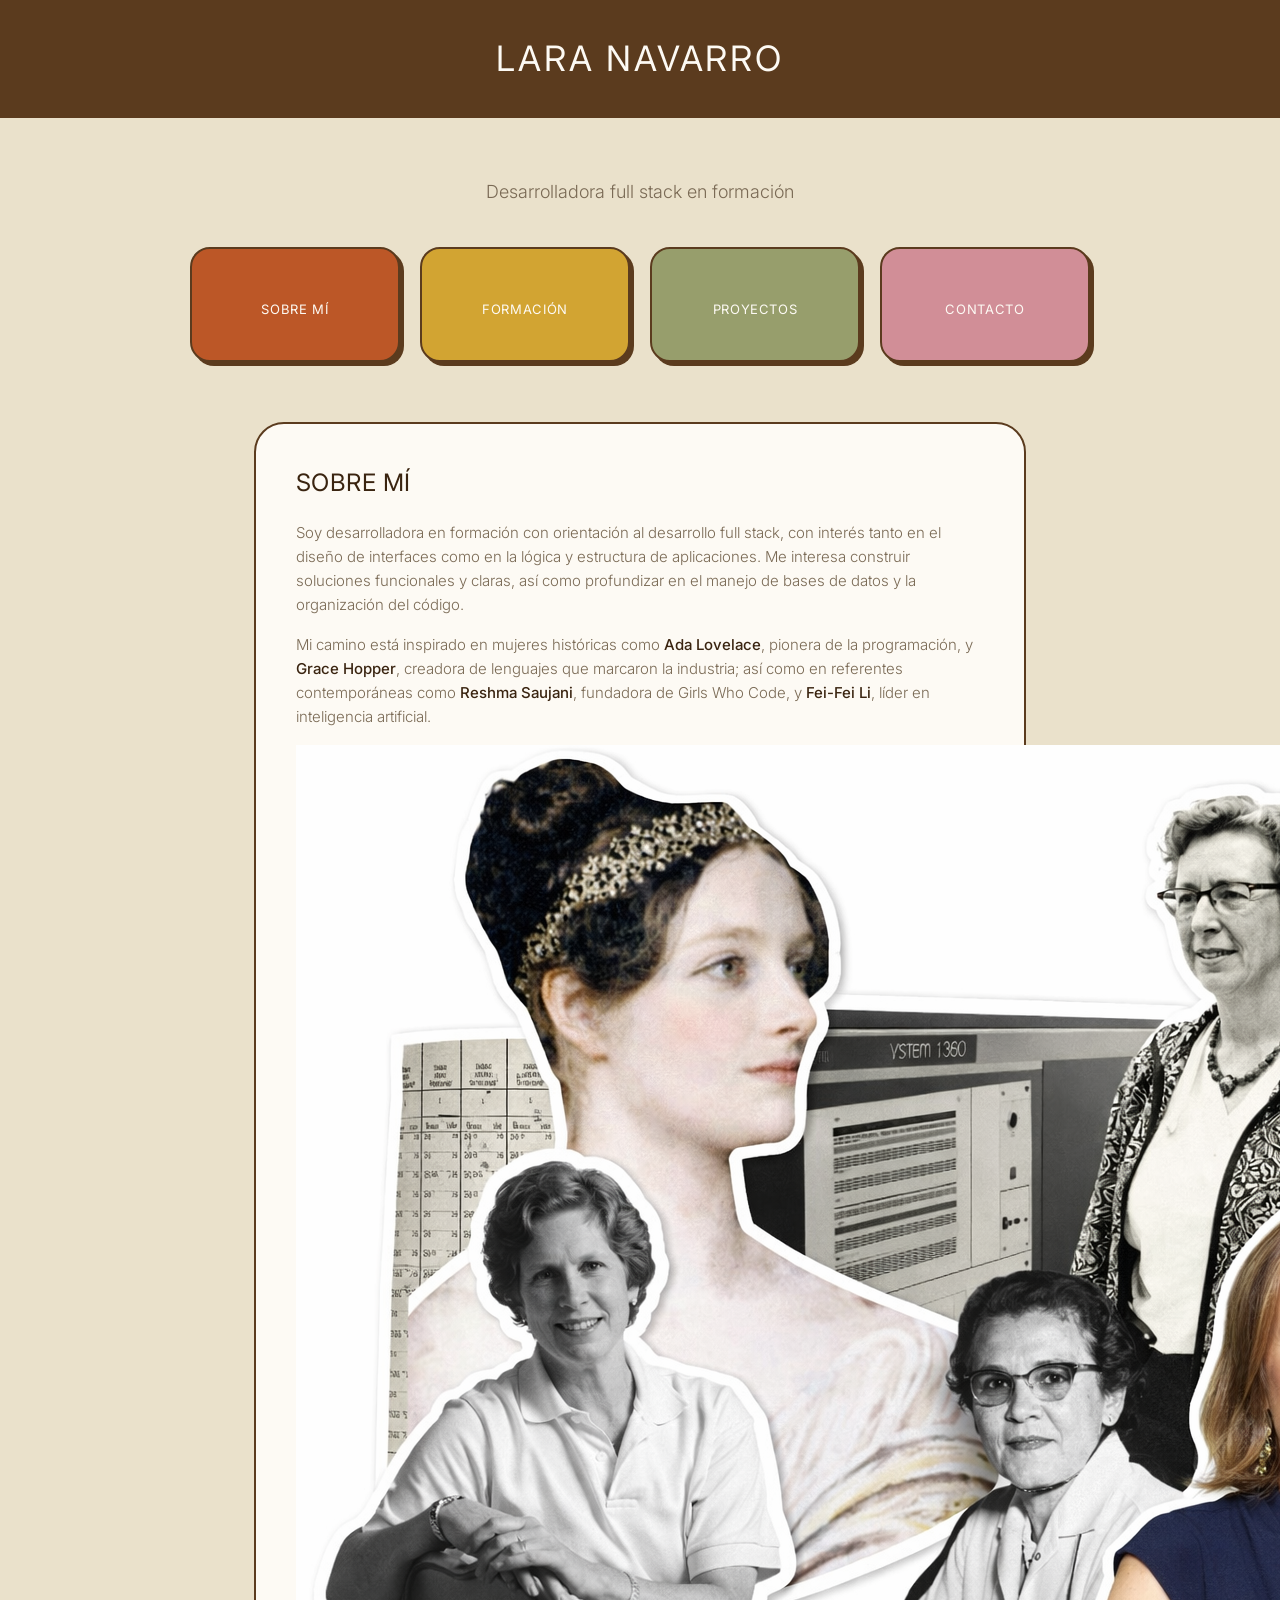
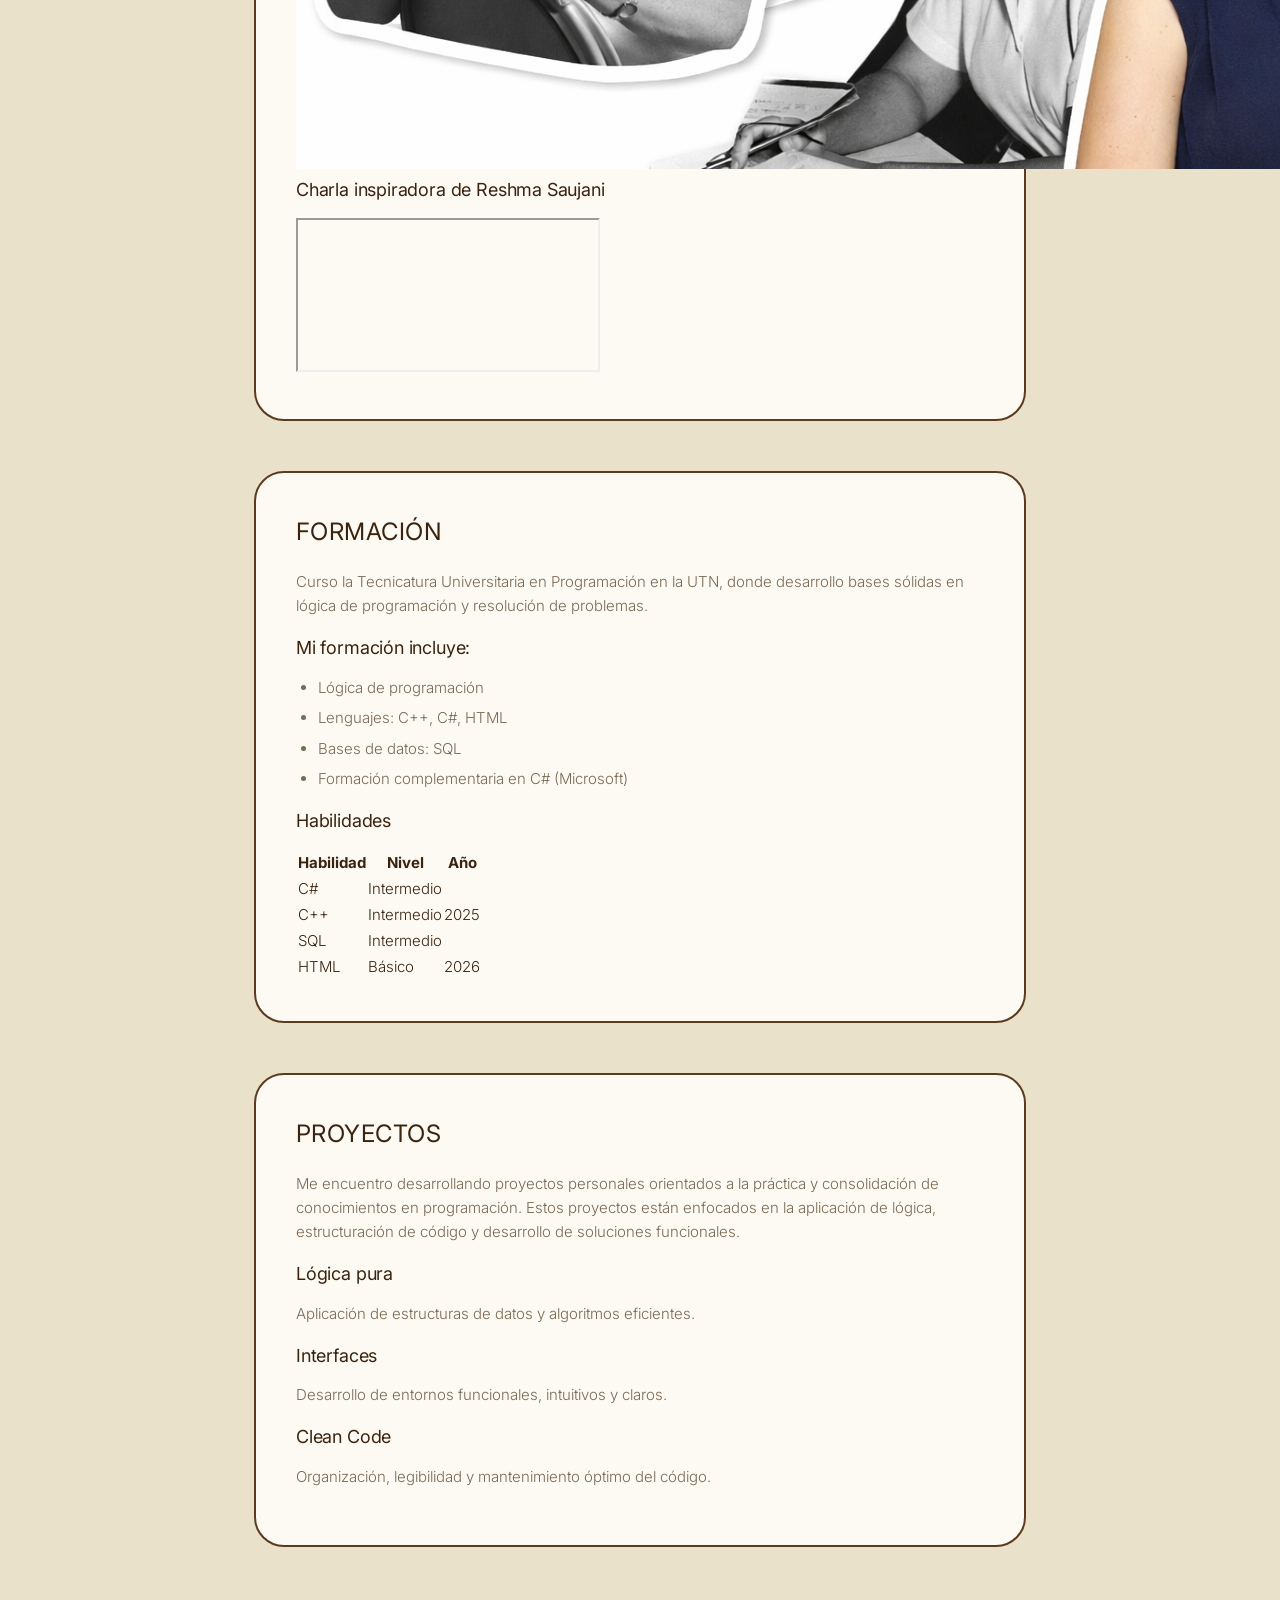
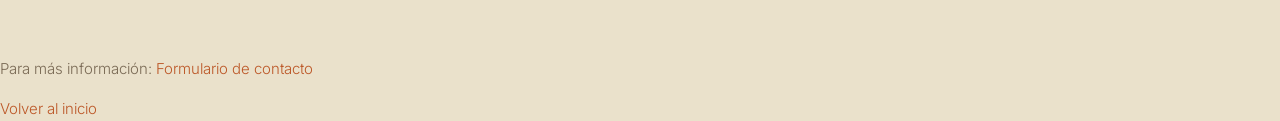
==== index.html @ f9bcf6ce "actualizaciones" ====
<!DOCTYPE html>
<html lang="es">
<head>
  <meta charset="UTF-8">
  <meta name="viewport" content="width=device-width, initial-scale=1.0">
  <link rel="shortcut icon" href="alpha_l_box_icon_138962.png" type="image/x-icon">
  <link rel="preconnect" href="https://fonts.googleapis.com">
  <link rel="preconnect" href="https://fonts.gstatic.com" crossorigin>
  <link href="https://fonts.googleapis.com/css2?family=Inter:wght@300;400;500&display=swap" rel="stylesheet">
  <link rel="stylesheet" href="style.css">
  <title>Portfolio Lara Navarro</title>
</head>
<body>

  <header id="inicio">
    <h1>Lara Navarro</h1>
  </header>

  <section class="hero">
    <p class="hero-tagline">Desarrolladora full stack en formación</p>

    <nav class="grilla-tarjetas">
      <a href="#sobre" class="tarjeta tarjeta-1">
        <span class="tarjeta-icono"></span>
        <span>Sobre mí</span>
      </a>
      <a href="#formacion" class="tarjeta tarjeta-2">
        <span class="tarjeta-icono"></span>
        <span>Formación</span>
      </a>
      <a href="#proyectos" class="tarjeta tarjeta-3">
        <span class="tarjeta-icono"></span>
        <span>Proyectos</span>
      </a>
      <a href="contacto.html" class="tarjeta tarjeta-4">
        <span class="tarjeta-icono"></span>
        <span>Contacto</span>
      </a>
    </nav>
  </section>

  <main>

    <section id="sobre" class="bloque">
      <h2>Sobre mí</h2>
      <div class="contenido-flex">
        <article class="tarjeta-interna variante-1">
          <p>
            Soy desarrolladora en formación con orientación al desarrollo full stack, con interés tanto en el diseño de interfaces como en la lógica y estructura de aplicaciones.
            Me interesa construir soluciones funcionales y claras, así como profundizar en el manejo de bases de datos y la organización del código.
          </p>
          <p>
            Mi camino está inspirado en mujeres históricas como <strong>Ada Lovelace</strong>, pionera de la programación, y <strong>Grace Hopper</strong>, creadora de lenguajes que marcaron la industria;
            así como en referentes contemporáneas como <strong>Reshma Saujani</strong>, fundadora de Girls Who Code, y <strong>Fei-Fei Li</strong>, líder en inteligencia artificial.
            
        </article>

        <div class="contenedor-img">
          <img src="mujeres-tech.png"
        </div>
      </div>

      <aside class="tarjeta-interna variante-1 modulo-video">
        <h3>Charla inspiradora de Reshma Saujani</h3>
        <div class="video-contenedor">
          <iframe src="https://www.youtube.com/embed/JAeA1hQ_vgk"
            title="No puedes ser lo que no puedes ver | Reshma Saujani"
            loading="lazy"
            allow="accelerometer; autoplay; clipboard-write; encrypted-media; gyroscope; picture-in-picture; web-share"
            referrerpolicy="strict-origin-when-cross-origin" allowfullscreen>
          </iframe>
        </div>
      </aside>
    </section>

    <section id="formacion" class="bloque">
      <h2>Formación</h2>
      
      <div class="contenido-flex">
        <article class="tarjeta-interna variante-1">
          <p>
            Curso la Tecnicatura Universitaria en Programación en la UTN, donde desarrollo bases sólidas en lógica de programación y resolución de problemas.
          </p>
        </article>
        
        <article class="tarjeta-interna variante-3">
          <h3>Mi formación incluye:</h3>
          <ul>
            <li>Lógica de programación</li>
            <li>Lenguajes: C++, C#, HTML</li>
            <li>Bases de datos: SQL</li>
            <li>Formación complementaria en C# (Microsoft)</li>
          </ul>
        </article>
      </div>

      <article class="tarjeta-interna variante-1 contenedor-tabla">
        <h3>Habilidades</h3>
        <table>
          <thead>
            <tr>
              <th>Habilidad</th>
              <th>Nivel</th>
              <th>Año</th>
            </tr>
          </thead>
          <tbody>
            <tr>
              <td>C#</td>
              <td>Intermedio</td>
              <td rowspan="3">2025</td>
            </tr>
            <tr>
              <td>C++</td>
              <td>Intermedio</td>
            </tr>
            <tr>
              <td>SQL</td>
              <td>Intermedio</td>
            </tr>
            <tr>
              <td>HTML</td>
              <td>Básico</td>
              <td>2026</td>
            </tr>
          </tbody>
        </table>
      </article>
    </section>

    <section id="proyectos" class="bloque">
      <h2>Proyectos</h2>
      
      <div class="tarjeta-interna variante-1 m-bottom">
        <p>
          Me encuentro desarrollando proyectos personales orientados a la práctica y consolidación de conocimientos en programación.
          Estos proyectos están enfocados en la aplicación de lógica, estructuración de código y desarrollo de soluciones funcionales.
        </p>
      </div>

      <div class="contenido-flex">
        <article class="tarjeta-interna proyecto-click variante-2">
          <h3>Lógica pura</h3>
          <p>Aplicación de estructuras de datos y algoritmos eficientes.</p>
        </article>
        
        <article class="tarjeta-interna proyecto-click variante-3">
          <h3>Interfaces</h3>
          <p>Desarrollo de entornos funcionales, intuitivos y claros.</p>
        </article>

        <article class="tarjeta-interna proyecto-click variante-1">
          <h3>Clean Code</h3>
          <p>Organización, legibilidad y mantenimiento óptimo del código.</p>
        </article>
      </div>
    </section>

  </main>

  <footer>
    <p>Para más información: <a href="contacto.html">Formulario de contacto</a></p>
    <a href="#inicio">Volver al inicio</a>
  </footer>

</body>
</html>
---- style.css ----
@import url('https://fonts.googleapis.com/css2?family=Inter:wght@300;400;500&display=swap');

* {
  box-sizing: border-box;
  margin: 0;
  padding: 0;
}

html {
  scroll-behavior: smooth;
}

body {
  background-color: #EAE1CB;
  color: #3A2410;
  font-family: 'Inter', sans-serif;
  font-size: 15px;
  line-height: 1.6;
  font-weight: 300;
}
h1, h2, h3 {
  font-family: 'Inter', sans-serif;
  font-weight: 400;
  letter-spacing: -0.01em;
  color: #3A2410;
}

h1 { font-size: 32px; text-transform: uppercase; }
h2 { font-size: 24px; margin-bottom: 1.2rem; text-transform: uppercase; letter-spacing: 0.02em; }
h3 { font-size: 18px; margin-bottom: 0.8rem; }

p { 
  margin-bottom: 1rem; 
  font-weight: 300; 
  color: #7A6A55;
}

strong { 
  color: #3A2410; 
  font-weight: 500; 
}

a {
  color: #BC5727;
  text-decoration: none;
  transition: opacity 0.2s;
}

a:hover { 
  opacity: 0.75; 
}
ul, ol { 
  padding-left: 1.4rem; 
  color: #7A6A55; 
  font-weight: 300; 
  margin-bottom: 1rem;
}

li { 
  margin-bottom: 0.4rem; 
}

header {
  background-color: #5B3B1E; 
  border-bottom: 2px solid #5B3B1E;
  padding: 30px 5%;
  text-align: center;
}

header h1 {
  color: #FDFAF4; 
  font-size: 35px;
  letter-spacing: 0.08em;
}

.hero {
  padding: 60px 5% 30px;
  text-align: center;
}

.hero-tagline {
  font-family: 'Inter', sans-serif;
  font-size: 18px;
  font-weight: 300;
  color: #7A6A55;
  margin-bottom: 40px;
}

.grilla-tarjetas {
  display: grid;
  grid-template-columns: repeat(auto-fit, minmax(180px, 1fr));
  gap: 20px;
  max-width: 900px;
  margin: 0 auto;
}

.tarjeta {
  display: flex;
  flex-direction: column;
  align-items: center;
  justify-content: center;
  padding: 40px 15px;
  text-decoration: none;
  border: 2px solid #5B3B1E;
  border-radius: 20px; 
  transition: transform 0.15s, box-shadow 0.15s;
  cursor: pointer;
  gap: 10px;
  box-shadow: 4px 4px 0px #5B3B1E; 
}

.tarjeta:hover {
  transform: translate(-2px, -2px);
  box-shadow: 6px 6px 0px #5B3B1E;
}

.tarjeta-1 { background-color: #BC5727; } 
.tarjeta-2 { background-color: #D2A432; } 
.tarjeta-3 { background-color: #979E6C; } 
.tarjeta-4 { background-color: #D18E97; } 

.tarjeta span {
  font-family: 'Inter', sans-serif;
  font-size: 13px;
  font-weight: 400;
  letter-spacing: 0.05em;
  text-transform: uppercase;
  color: #FDFAF4;
}

.tarjeta-icono {
  font-size: 18px;
  color: #FDFAF4;
  opacity: 0.9;
}

main {
  max-width: 900px;
  margin: 0 auto;
  padding: 30px 5% 60px;
}

.bloque {
  background-color: #FDFAF4; 
  padding: 40px;
  border: 2px solid #5B3B1E;
  border-radius: 30px; 
  margin-bottom: 50px;
}
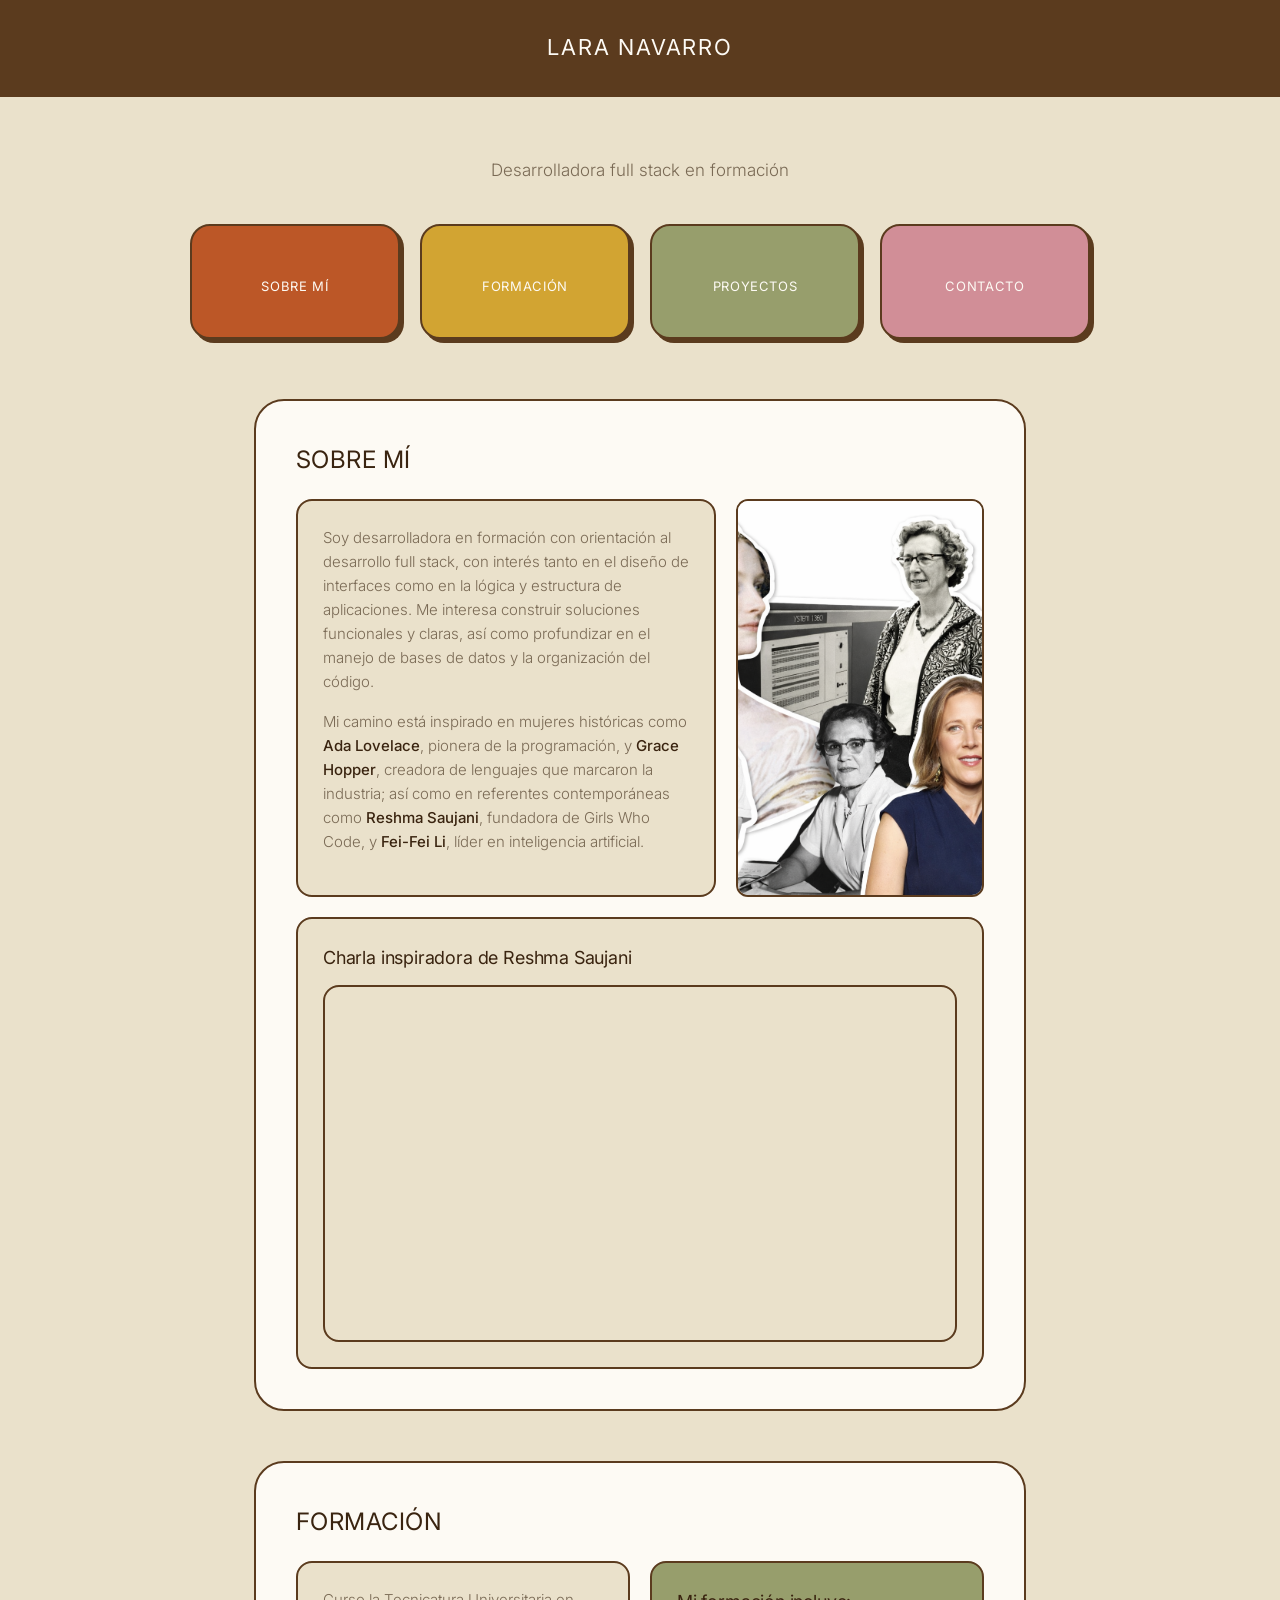
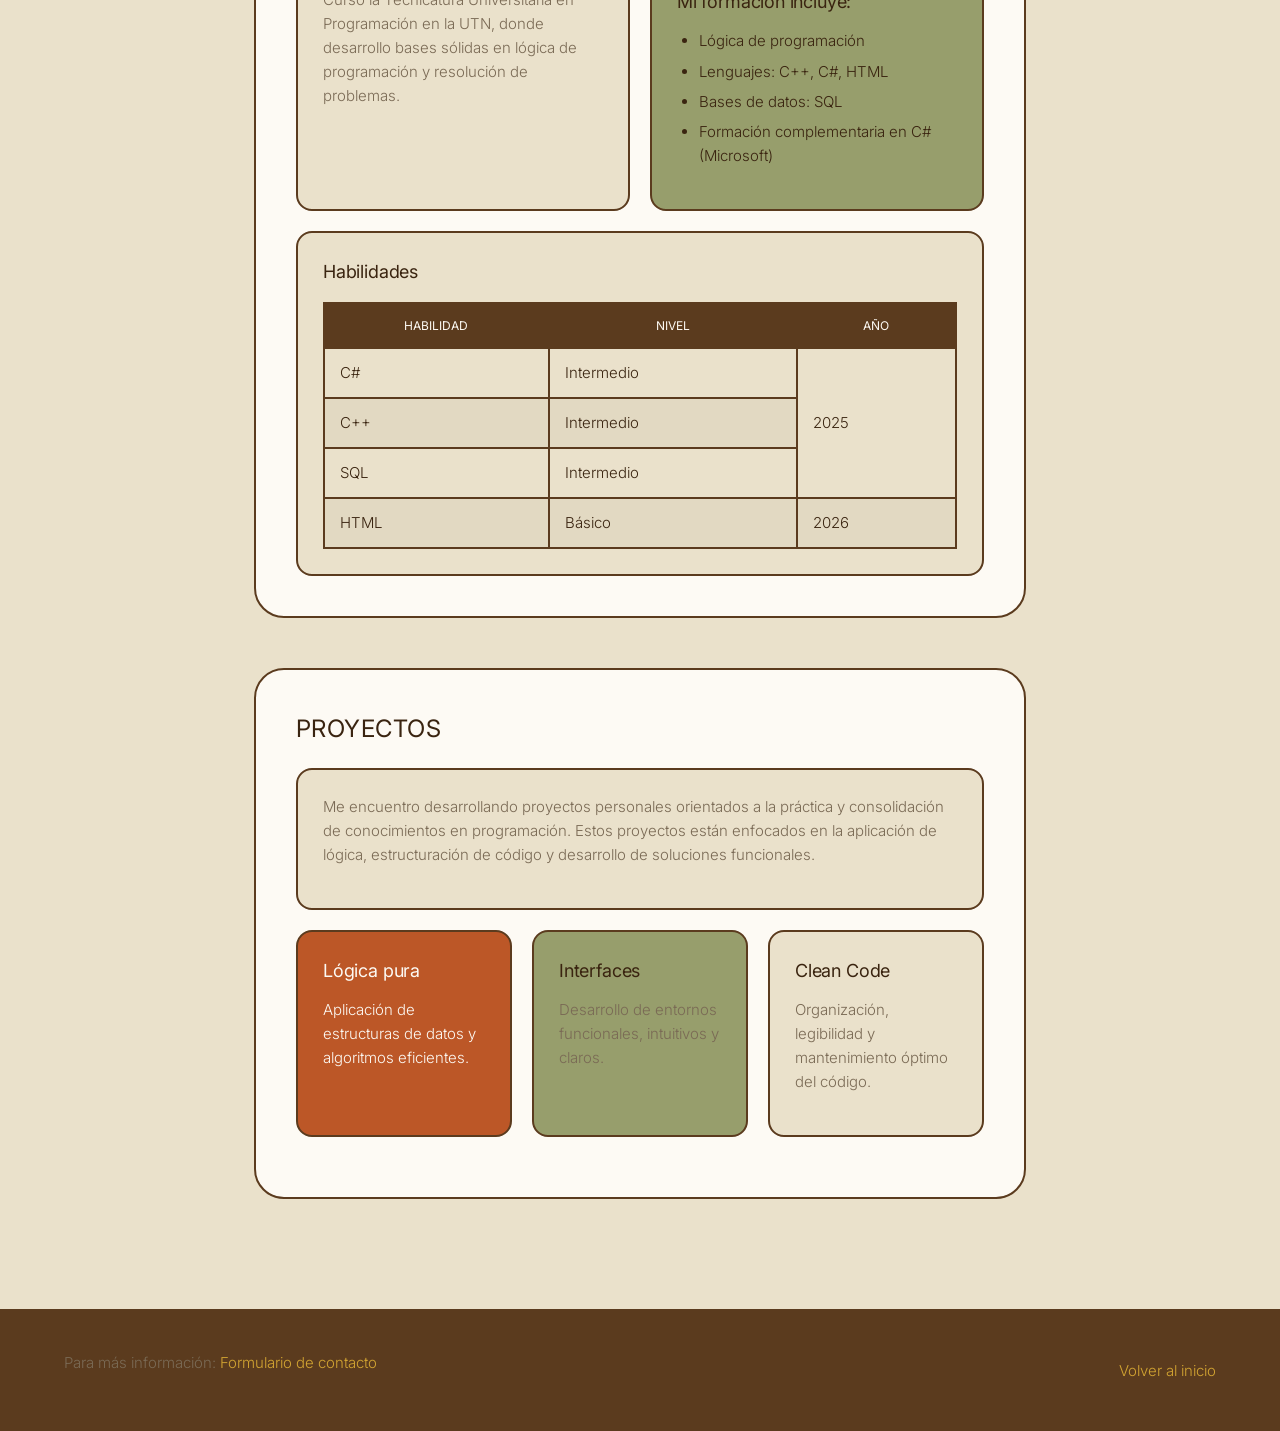
==== commit 72acd569: "agrego modificaciones" ====
--- a/index.html
+++ b/index.html
@@ -54,10 +54,10 @@
             así como en referentes contemporáneas como <strong>Reshma Saujani</strong>, fundadora de Girls Who Code, y <strong>Fei-Fei Li</strong>, líder en inteligencia artificial.
             
         </article>
+<div class="contenedor-img">
+  <img src="mujeres-tech.png" width="480" height="400" alt="Mujeres en tech">
+</div>
 
-        <div class="contenedor-img">
-          <img src="mujeres-tech.png"
-        </div>
       </div>
 
       <aside class="tarjeta-interna variante-1 modulo-video">
--- a/style.css
+++ b/style.css
@@ -18,6 +18,7 @@
   line-height: 1.6;
   font-weight: 300;
 }
+
 h1, h2, h3 {
   font-family: 'Inter', sans-serif;
   font-weight: 400;
@@ -49,6 +50,7 @@
 a:hover { 
   opacity: 0.75; 
 }
+
 ul, ol { 
   padding-left: 1.4rem; 
   color: #7A6A55; 
@@ -60,6 +62,7 @@
   margin-bottom: 0.4rem; 
 }
 
+
 header {
   background-color: #5B3B1E; 
   border-bottom: 2px solid #5B3B1E;
@@ -69,7 +72,7 @@
 
 header h1 {
   color: #FDFAF4; 
-  font-size: 35px;
+  font-size: 22px;
   letter-spacing: 0.08em;
 }
 
@@ -80,7 +83,7 @@
 
 .hero-tagline {
   font-family: 'Inter', sans-serif;
-  font-size: 18px;
+  font-size: 17px;
   font-weight: 300;
   color: #7A6A55;
   margin-bottom: 40px;
@@ -128,11 +131,6 @@
   color: #FDFAF4;
 }
 
-.tarjeta-icono {
-  font-size: 18px;
-  color: #FDFAF4;
-  opacity: 0.9;
-}
 
 main {
   max-width: 900px;
@@ -146,4 +144,135 @@
   border: 2px solid #5B3B1E;
   border-radius: 30px; 
   margin-bottom: 50px;
+}
+
+
+.tarjeta-interna {
+  padding: 25px;
+  border: 2px solid #5B3B1E;
+  border-radius: 16px; 
+}
+
+.m-bottom {
+  margin-bottom: 20px;
+}
+
+.variante-1 { background-color: #EAE1CB; }
+.variante-2 { background-color: #BC5727; }
+.variante-3 { background-color: #979E6C; }
+
+.variante-2 h3, .variante-2 p { color: #FDFAF4; }
+.variante-3 h3, .variante-3 li { color: #3A2410; }
+
+
+.contenido-flex {
+  display: flex;
+  gap: 20px;
+  margin-bottom: 20px;
+  align-items: stretch;
+}
+
+.contenido-flex article { 
+  flex: 1.2; 
+}
+
+
+.contenedor-img { 
+  flex: 0.8; 
+  display: flex; 
+  border: 2px solid #5B3B1E;
+  border-radius: 12px;
+  overflow: hidden; 
+}
+
+.contenedor-img img {
+  width: 100%;
+  height: 100%;
+  object-fit: cover;
+  display: block;
+}
+
+
+.modulo-video {
+  margin-top: 20px;
+}
+
+.video-contenedor {
+  width: 100%;
+  aspect-ratio: 16 / 9;
+  border: 2px solid #5B3B1E;
+  border-radius: 16px;
+  overflow: hidden;
+}
+
+.video-contenedor iframe {
+  width: 100%;
+  height: 100%;
+  border: none;
+  display: block;
+}
+
+
+.contenedor-tabla { 
+  margin-top: 20px; 
+}
+
+table { 
+  width: 100%; 
+  border-collapse: collapse; 
+  margin-top: 15px; 
+}
+
+th, td { 
+  padding: 12px 15px; 
+  border: 2px solid #5B3B1E; 
+  font-family: 'Inter', sans-serif;
+}
+
+th { 
+  background-color: #5B3B1E; 
+  color: #FDFAF4; 
+  font-weight: 400; 
+  text-transform: uppercase; 
+  font-size: 12px; 
+}
+
+tbody tr:nth-child(even) { 
+  background-color: rgba(91, 59, 30, 0.05); 
+}
+
+tbody tr:hover { 
+  background-color: rgba(210, 164, 50, 0.15); 
+}
+
+
+.proyecto-click { 
+  transition: transform 0.2s, box-shadow 0.2s; 
+}
+
+.proyecto-click:hover {
+  transform: translateY(-3px);
+  box-shadow: 4px 4px 0px #5B3B1E;
+}
+
+footer {
+  background-color: #5B3B1E;
+  color: #FDFAF4;
+  padding: 40px 5%;
+  display: flex;
+  align-items: center;
+  justify-content: space-between;
+  border-top: 2px solid #5B3B1E;
+}
+
+footer a { 
+  color: #D2A432; 
+}
+
+
+@media (max-width: 768px) {
+  .grilla-tarjetas { grid-template-columns: repeat(2, 1fr); gap: 15px; }
+  .contenido-flex { flex-direction: column; }
+  .bloque { padding: 20px; }
+  .contenedor-img { height: 250px; } 
 }
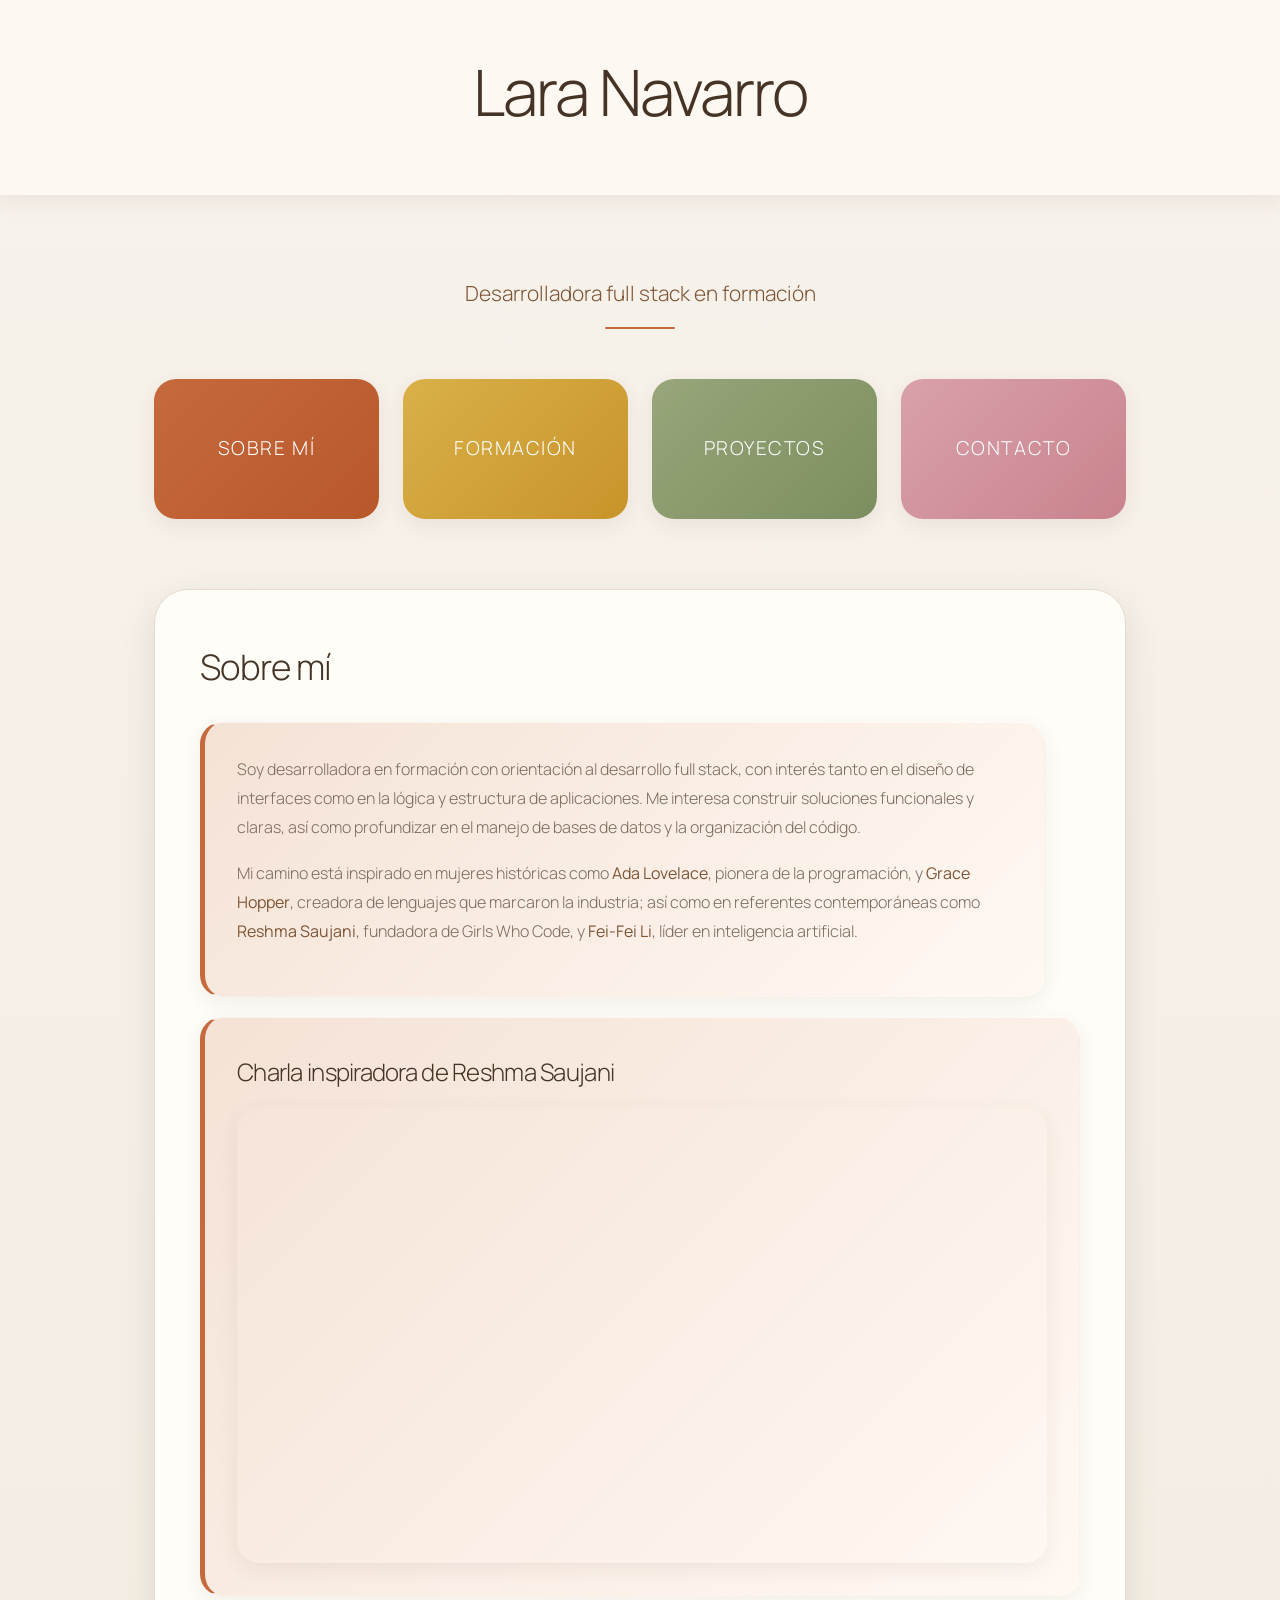
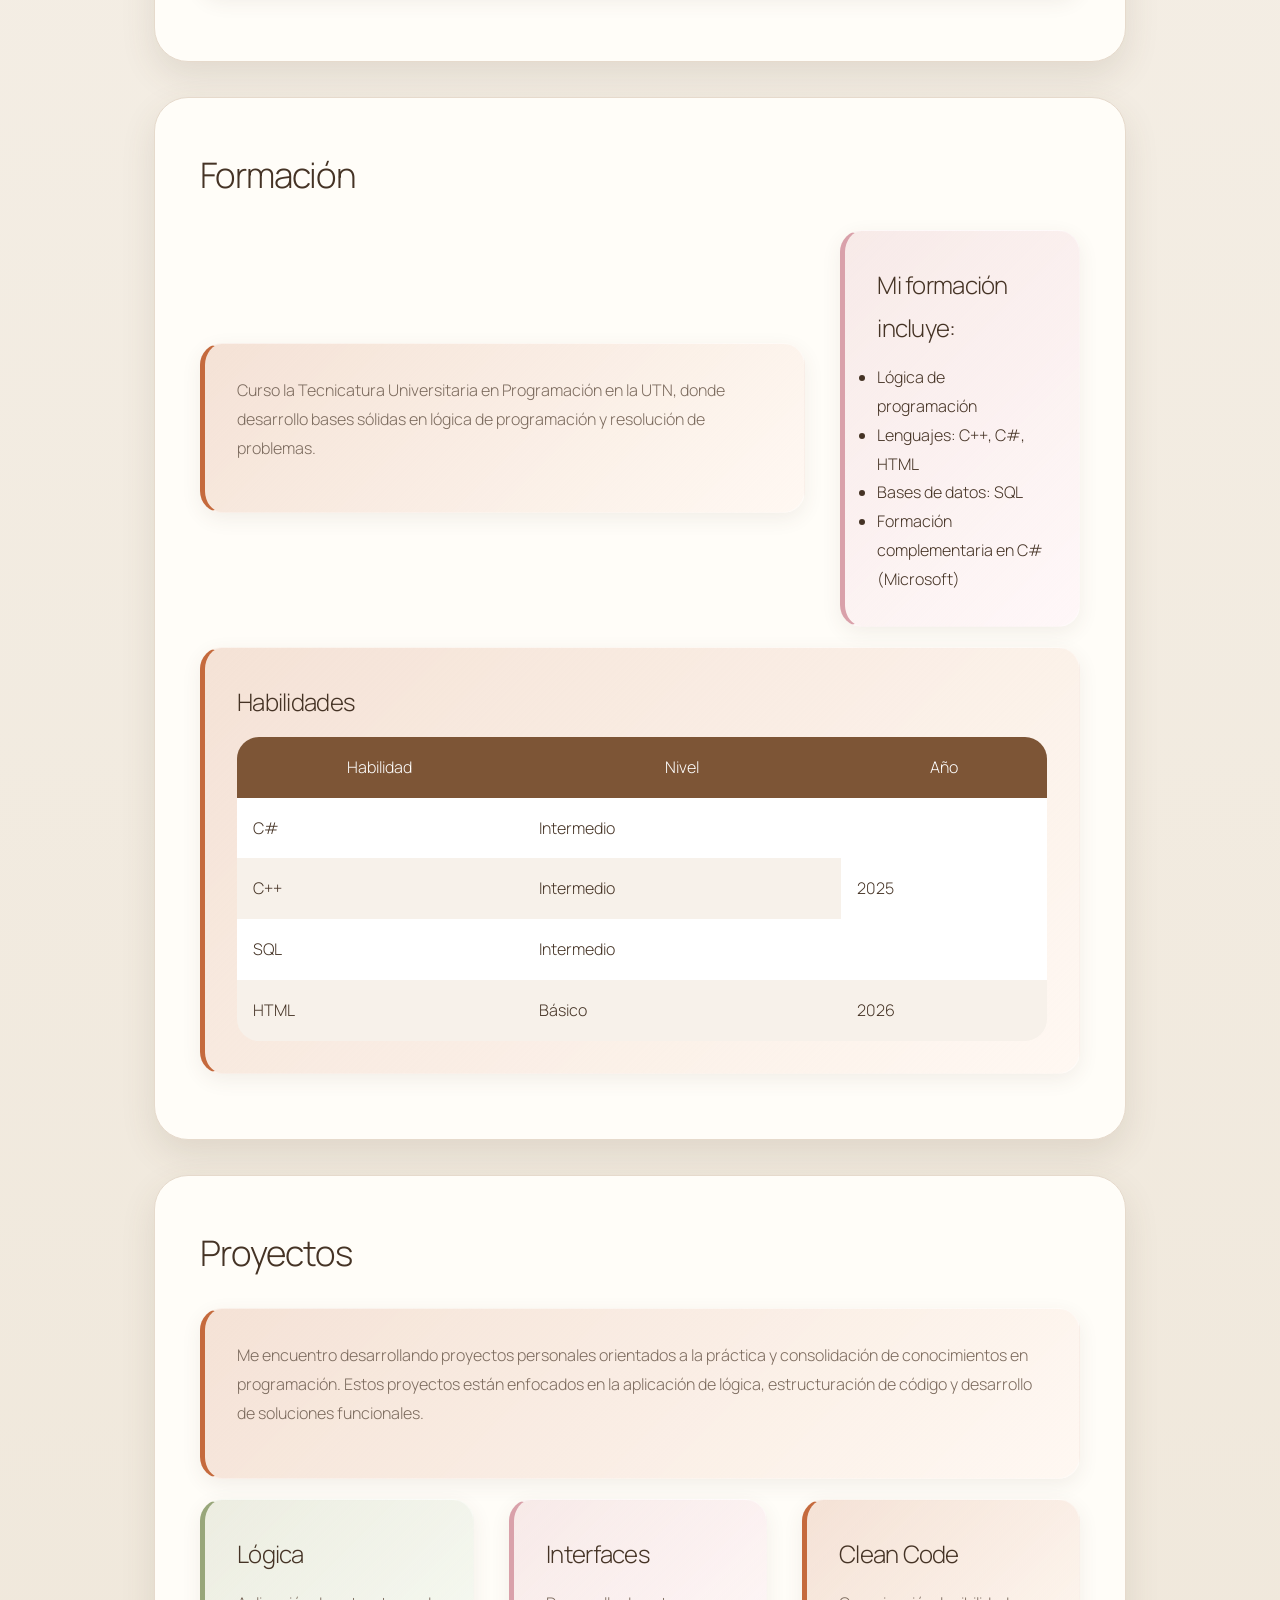
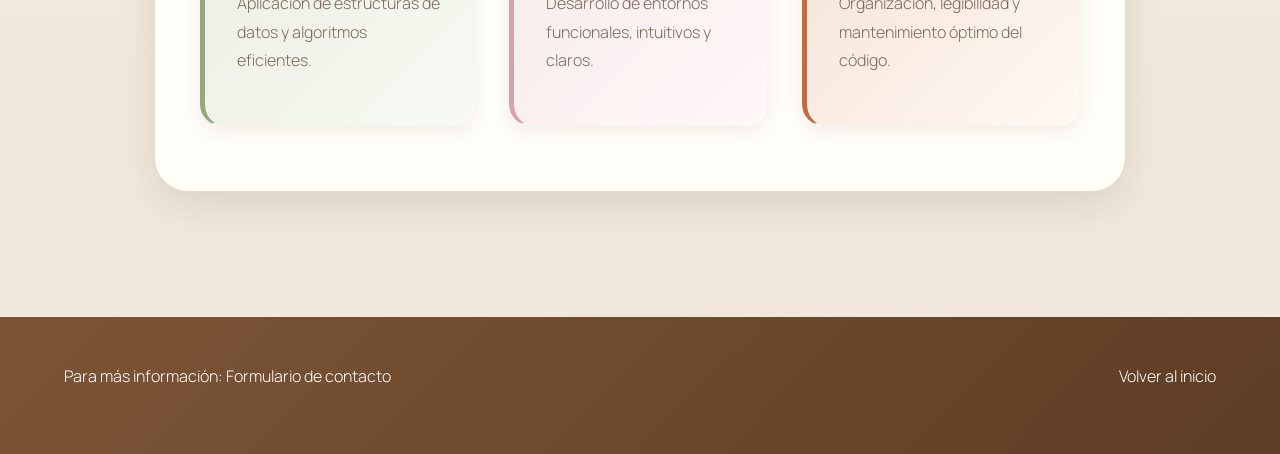
==== commit d79c911e: "Realizo cambios y actualizaciones importantes del estilo" ====
--- a/index.html
+++ b/index.html
@@ -55,7 +55,7 @@
             
         </article>
 <div class="contenedor-img">
-  <img src="mujeres-tech.png" width="480" height="400" alt="Mujeres en tech">
+  <img src="mujeres-tech.png" width="40" height="400" alt="Mujeres en tech">
 </div>
 
       </div>
@@ -140,7 +140,7 @@
 
       <div class="contenido-flex">
         <article class="tarjeta-interna proyecto-click variante-2">
-          <h3>Lógica pura</h3>
+          <h3>Lógica </h3>
           <p>Aplicación de estructuras de datos y algoritmos eficientes.</p>
         </article>
         
--- a/style.css
+++ b/style.css
@@ -1,278 +1,436 @@
-@import url('https://fonts.googleapis.com/css2?family=Inter:wght@300;400;500&display=swap');
-
-* {
-  box-sizing: border-box;
-  margin: 0;
-  padding: 0;
-}
-
-html {
-  scroll-behavior: smooth;
-}
-
-body {
-  background-color: #EAE1CB;
-  color: #3A2410;
-  font-family: 'Inter', sans-serif;
-  font-size: 15px;
-  line-height: 1.6;
-  font-weight: 300;
-}
-
-h1, h2, h3 {
-  font-family: 'Inter', sans-serif;
-  font-weight: 400;
-  letter-spacing: -0.01em;
-  color: #3A2410;
-}
-
-h1 { font-size: 32px; text-transform: uppercase; }
-h2 { font-size: 24px; margin-bottom: 1.2rem; text-transform: uppercase; letter-spacing: 0.02em; }
-h3 { font-size: 18px; margin-bottom: 0.8rem; }
-
-p { 
-  margin-bottom: 1rem; 
-  font-weight: 300; 
-  color: #7A6A55;
-}
-
-strong { 
-  color: #3A2410; 
-  font-weight: 500; 
-}
-
-a {
-  color: #BC5727;
-  text-decoration: none;
-  transition: opacity 0.2s;
-}
-
-a:hover { 
-  opacity: 0.75; 
-}
-
-ul, ol { 
-  padding-left: 1.4rem; 
-  color: #7A6A55; 
-  font-weight: 300; 
-  margin-bottom: 1rem;
-}
-
-li { 
-  margin-bottom: 0.4rem; 
-}
-
-
-header {
-  background-color: #5B3B1E; 
-  border-bottom: 2px solid #5B3B1E;
-  padding: 30px 5%;
-  text-align: center;
-}
-
-header h1 {
-  color: #FDFAF4; 
-  font-size: 22px;
-  letter-spacing: 0.08em;
-}
-
-.hero {
-  padding: 60px 5% 30px;
-  text-align: center;
-}
-
-.hero-tagline {
-  font-family: 'Inter', sans-serif;
-  font-size: 17px;
-  font-weight: 300;
-  color: #7A6A55;
-  margin-bottom: 40px;
-}
-
-.grilla-tarjetas {
-  display: grid;
-  grid-template-columns: repeat(auto-fit, minmax(180px, 1fr));
-  gap: 20px;
-  max-width: 900px;
-  margin: 0 auto;
-}
-
-.tarjeta {
-  display: flex;
-  flex-direction: column;
-  align-items: center;
-  justify-content: center;
-  padding: 40px 15px;
-  text-decoration: none;
-  border: 2px solid #5B3B1E;
-  border-radius: 20px; 
-  transition: transform 0.15s, box-shadow 0.15s;
-  cursor: pointer;
-  gap: 10px;
-  box-shadow: 4px 4px 0px #5B3B1E; 
-}
-
-.tarjeta:hover {
-  transform: translate(-2px, -2px);
-  box-shadow: 6px 6px 0px #5B3B1E;
-}
-
-.tarjeta-1 { background-color: #BC5727; } 
-.tarjeta-2 { background-color: #D2A432; } 
-.tarjeta-3 { background-color: #979E6C; } 
-.tarjeta-4 { background-color: #D18E97; } 
-
-.tarjeta span {
-  font-family: 'Inter', sans-serif;
-  font-size: 13px;
-  font-weight: 400;
-  letter-spacing: 0.05em;
-  text-transform: uppercase;
-  color: #FDFAF4;
-}
-
-
-main {
-  max-width: 900px;
-  margin: 0 auto;
-  padding: 30px 5% 60px;
-}
-
-.bloque {
-  background-color: #FDFAF4; 
-  padding: 40px;
-  border: 2px solid #5B3B1E;
-  border-radius: 30px; 
-  margin-bottom: 50px;
-}
-
-
-.tarjeta-interna {
-  padding: 25px;
-  border: 2px solid #5B3B1E;
-  border-radius: 16px; 
-}
-
-.m-bottom {
-  margin-bottom: 20px;
-}
-
-.variante-1 { background-color: #EAE1CB; }
-.variante-2 { background-color: #BC5727; }
-.variante-3 { background-color: #979E6C; }
-
-.variante-2 h3, .variante-2 p { color: #FDFAF4; }
-.variante-3 h3, .variante-3 li { color: #3A2410; }
-
-
-.contenido-flex {
-  display: flex;
-  gap: 20px;
-  margin-bottom: 20px;
-  align-items: stretch;
-}
-
-.contenido-flex article { 
-  flex: 1.2; 
-}
-
-
-.contenedor-img { 
-  flex: 0.8; 
-  display: flex; 
-  border: 2px solid #5B3B1E;
-  border-radius: 12px;
-  overflow: hidden; 
-}
-
-.contenedor-img img {
-  width: 100%;
-  height: 100%;
-  object-fit: cover;
-  display: block;
-}
-
-
-.modulo-video {
-  margin-top: 20px;
-}
-
-.video-contenedor {
-  width: 100%;
-  aspect-ratio: 16 / 9;
-  border: 2px solid #5B3B1E;
-  border-radius: 16px;
-  overflow: hidden;
-}
-
-.video-contenedor iframe {
-  width: 100%;
-  height: 100%;
-  border: none;
-  display: block;
-}
-
-
-.contenedor-tabla { 
-  margin-top: 20px; 
-}
-
-table { 
-  width: 100%; 
-  border-collapse: collapse; 
-  margin-top: 15px; 
-}
-
-th, td { 
-  padding: 12px 15px; 
-  border: 2px solid #5B3B1E; 
-  font-family: 'Inter', sans-serif;
-}
-
-th { 
-  background-color: #5B3B1E; 
-  color: #FDFAF4; 
-  font-weight: 400; 
-  text-transform: uppercase; 
-  font-size: 12px; 
-}
-
-tbody tr:nth-child(even) { 
-  background-color: rgba(91, 59, 30, 0.05); 
-}
-
-tbody tr:hover { 
-  background-color: rgba(210, 164, 50, 0.15); 
-}
-
-
-.proyecto-click { 
-  transition: transform 0.2s, box-shadow 0.2s; 
-}
-
-.proyecto-click:hover {
-  transform: translateY(-3px);
-  box-shadow: 4px 4px 0px #5B3B1E;
-}
-
-footer {
-  background-color: #5B3B1E;
-  color: #FDFAF4;
-  padding: 40px 5%;
-  display: flex;
-  align-items: center;
-  justify-content: space-between;
-  border-top: 2px solid #5B3B1E;
-}
-
-footer a { 
-  color: #D2A432; 
-}
-
-
-@media (max-width: 768px) {
-  .grilla-tarjetas { grid-template-columns: repeat(2, 1fr); gap: 15px; }
-  .contenido-flex { flex-direction: column; }
-  .bloque { padding: 20px; }
-  .contenedor-img { height: 250px; } 
+/* Google Fonts */
+@import url('https://fonts.googleapis.com/css2?family=Manrope:wght@200;300;400;500&display=swap');
+
+/* Variables */
+:root{
+--color-bg:#F4EFE7;
+--color-surface:#FFFDF8;
+--color-primary:#7D5536;
+--color-accent:#C56A3D;
+--color-accent-soft:#E8B04C;
+--color-green:#98A67A;
+--color-rose:#D9A1AA;
+--color-text:#453325;
+--color-text-soft:#7B6A5D;
+--color-border:#E6DACC;
+
+--shadow-sm:0 6px 20px rgba(90,70,50,.08);
+--shadow-md:0 14px 35px rgba(90,70,50,.12);
+
+--radius-sm:14px;
+--radius-md:22px;
+--radius-lg:34px;
+
+--transition:.35s ease;
+
+--font:'Manrope',sans-serif;
+}
+
+/* Reset */
+*{
+margin:0;
+padding:0;
+box-sizing:border-box;
+}
+
+html{
+scroll-behavior:smooth;
+}
+
+body{
+font-family:var(--font);
+background:linear-gradient(180deg,#F7F2EB 0%,#EFE7DA 100%);
+color:var(--color-text);
+font-size:16px;
+line-height:1.8;
+font-weight:300;
+}
+
+/* Tipografía */
+h1,h2,h3{
+font-weight:300;
+letter-spacing:-0.03em;
+color:var(--color-text);
+}
+
+h1{
+font-size:4rem;
+margin-bottom:12px;
+}
+
+h2{
+font-size:2.2rem;
+margin-bottom:24px;
+}
+
+h3{
+font-size:1.5rem;
+margin-bottom:14px;
+}
+
+p{
+color:var(--color-text-soft);
+margin-bottom:18px;
+}
+
+strong{
+font-weight:400;
+color:var(--color-primary);
+}
+
+a{
+text-decoration:none;
+color:inherit;
+transition:var(--transition);
+}
+
+/* Header */
+header{
+background:rgba(255,250,245,.75);
+backdrop-filter:blur(14px);
+padding:34px 5%;
+position:sticky;
+top:0;
+z-index:100;
+box-shadow:var(--shadow-sm);
+}
+
+header h1{
+text-align:center;
+}
+
+.hero-tagline{
+font-size:1.3rem;
+color:var(--color-primary);
+text-align:center;
+margin-top:10px;
+margin-bottom:20px;
+display:block;
+}
+
+.hero-tagline::after{
+content:"";
+display:block;
+width:70px;
+height:2px;
+background:var(--color-accent);
+margin:14px auto 0;
+border-radius:20px;
+}
+
+/* Navegación */
+nav{
+display:flex;
+justify-content:center;
+gap:40px;
+margin-top:25px;
+}
+
+nav a{
+font-size:.95rem;
+position:relative;
+}
+
+nav a::after{
+content:"";
+position:absolute;
+left:0;
+bottom:-8px;
+width:0;
+height:1px;
+background:var(--color-accent);
+transition:var(--transition);
+}
+
+nav a:hover{
+color:var(--color-accent);
+}
+
+nav a:hover::after{
+width:100%;
+}
+
+/* Hero */
+.hero{
+max-width:1100px;
+margin:auto;
+padding:70px 5%;
+text-align:center;
+}
+
+/* Main */
+main{
+max-width:1100px;
+margin:auto;
+padding:0 5% 90px;
+}
+
+/* Bloques */
+.bloque{
+background:var(--color-surface);
+padding:45px;
+margin-bottom:35px;
+border-radius:var(--radius-lg);
+border:1px solid var(--color-border);
+box-shadow:var(--shadow-md);
+}
+
+/* Flex */
+.contenido-flex{
+display:flex;
+gap:35px;
+align-items:center;
+}
+
+.contenedor-img{
+flex:1;
+overflow:hidden;
+border-radius:var(--radius-md);
+box-shadow:var(--shadow-md);
+}
+
+.contenedor-img img{
+width:100%;
+height:100%;
+object-fit:cover;
+transition:.5s;
+}
+
+.contenedor-img:hover img{
+transform:scale(1.05);
+}
+
+/* Tarjetas principales */
+.grilla-tarjetas{
+display:grid;
+grid-template-columns:repeat(4,1fr);
+gap:24px;
+margin-top:50px;
+}
+
+.tarjeta{
+padding:42px 30px;
+min-height:140px;
+
+display:flex;
+justify-content:center;
+align-items:center;
+
+text-align:center;
+
+border-radius:var(--radius-md);
+
+color:white;
+
+box-shadow:var(--shadow-sm);
+
+transition:var(--transition);
+}
+
+.tarjeta:hover{
+transform:translateY(-8px);
+box-shadow:var(--shadow-md);
+}
+
+.tarjeta span{
+font-size:1.2rem;
+letter-spacing:.08em;
+text-transform:uppercase;
+}
+
+.tarjeta-1{
+background:linear-gradient(135deg,#C56A3D,#B8572A);
+}
+
+.tarjeta-2{
+background:linear-gradient(135deg,#D9B049,#C8942A);
+}
+
+.tarjeta-3{
+background:linear-gradient(135deg,#98A67A,#7C8E5F);
+}
+
+.tarjeta-4{
+background:linear-gradient(135deg,#D9A1AA,#C9838D);
+}
+
+/* Tarjetas internas */
+.tarjeta-interna{
+padding:32px;
+margin-bottom:20px;
+
+border-radius:var(--radius-md);
+
+box-shadow:var(--shadow-sm);
+
+transition:var(--transition);
+
+border:1px solid rgba(255,255,255,.4);
+}
+
+.tarjeta-interna:hover{
+transform:translateY(-6px);
+box-shadow:var(--shadow-md);
+}
+
+.variante-1{
+background:linear-gradient(
+135deg,
+rgba(197,106,61,.18),
+rgba(255,248,242,1)
+);
+
+border-left:5px solid var(--color-accent);
+}
+
+.variante-2{
+background:linear-gradient(
+135deg,
+rgba(152,166,122,.18),
+rgba(247,250,243,1)
+);
+
+border-left:5px solid var(--color-green);
+}
+
+.variante-3{
+background:linear-gradient(
+135deg,
+rgba(217,161,170,.20),
+rgba(255,247,248,1)
+);
+
+border-left:5px solid var(--color-rose);
+}
+
+/* Video */
+.video-contenedor{
+overflow:hidden;
+aspect-ratio:16/9;
+border-radius:var(--radius-md);
+box-shadow:var(--shadow-sm);
+}
+
+.video-contenedor iframe{
+width:100%;
+height:100%;
+border:none;
+}
+
+/* Tabla */
+table{
+width:100%;
+border-collapse:collapse;
+overflow:hidden;
+border-radius:var(--radius-md);
+}
+
+th{
+background:var(--color-primary);
+color:white;
+font-weight:300;
+}
+
+th,td{
+padding:16px;
+}
+
+tbody tr{
+background:white;
+}
+
+tbody tr:nth-child(even){
+background:#F7F1EA;
+}
+
+/* Botones */
+button,.btn{
+background:var(--color-accent);
+color:white;
+
+padding:14px 28px;
+
+border:none;
+
+border-radius:30px;
+
+cursor:pointer;
+
+transition:var(--transition);
+}
+
+button:hover,
+.btn:hover{
+background:var(--color-primary);
+transform:translateY(-3px);
+}
+
+/* Footer */
+footer{
+background:linear-gradient(
+135deg,
+#7D5536,
+#5D3D25
+);
+
+padding:45px 5%;
+
+display:flex;
+justify-content:space-between;
+
+color:white;
+}
+
+footer p{
+color:white;
+}
+
+/* Tablet */
+@media(max-width:768px){
+
+.contenido-flex{
+flex-direction:column;
+}
+
+.grilla-tarjetas{
+grid-template-columns:repeat(2,1fr);
+}
+
+nav{
+gap:20px;
+flex-wrap:wrap;
+}
+
+h1{
+font-size:3rem;
+}
+
+}
+
+/* Mobil */
+@media(max-width:480px){
+
+nav{
+flex-direction:column;
+align-items:center;
+}
+
+.grilla-tarjetas{
+grid-template-columns:1fr;
+}
+
+footer{
+flex-direction:column;
+gap:20px;
+text-align:center;
+}
+
+h1{
+font-size:2.2rem;
+}
+
+.hero-tagline{
+font-size:1rem;
+}
+
 }
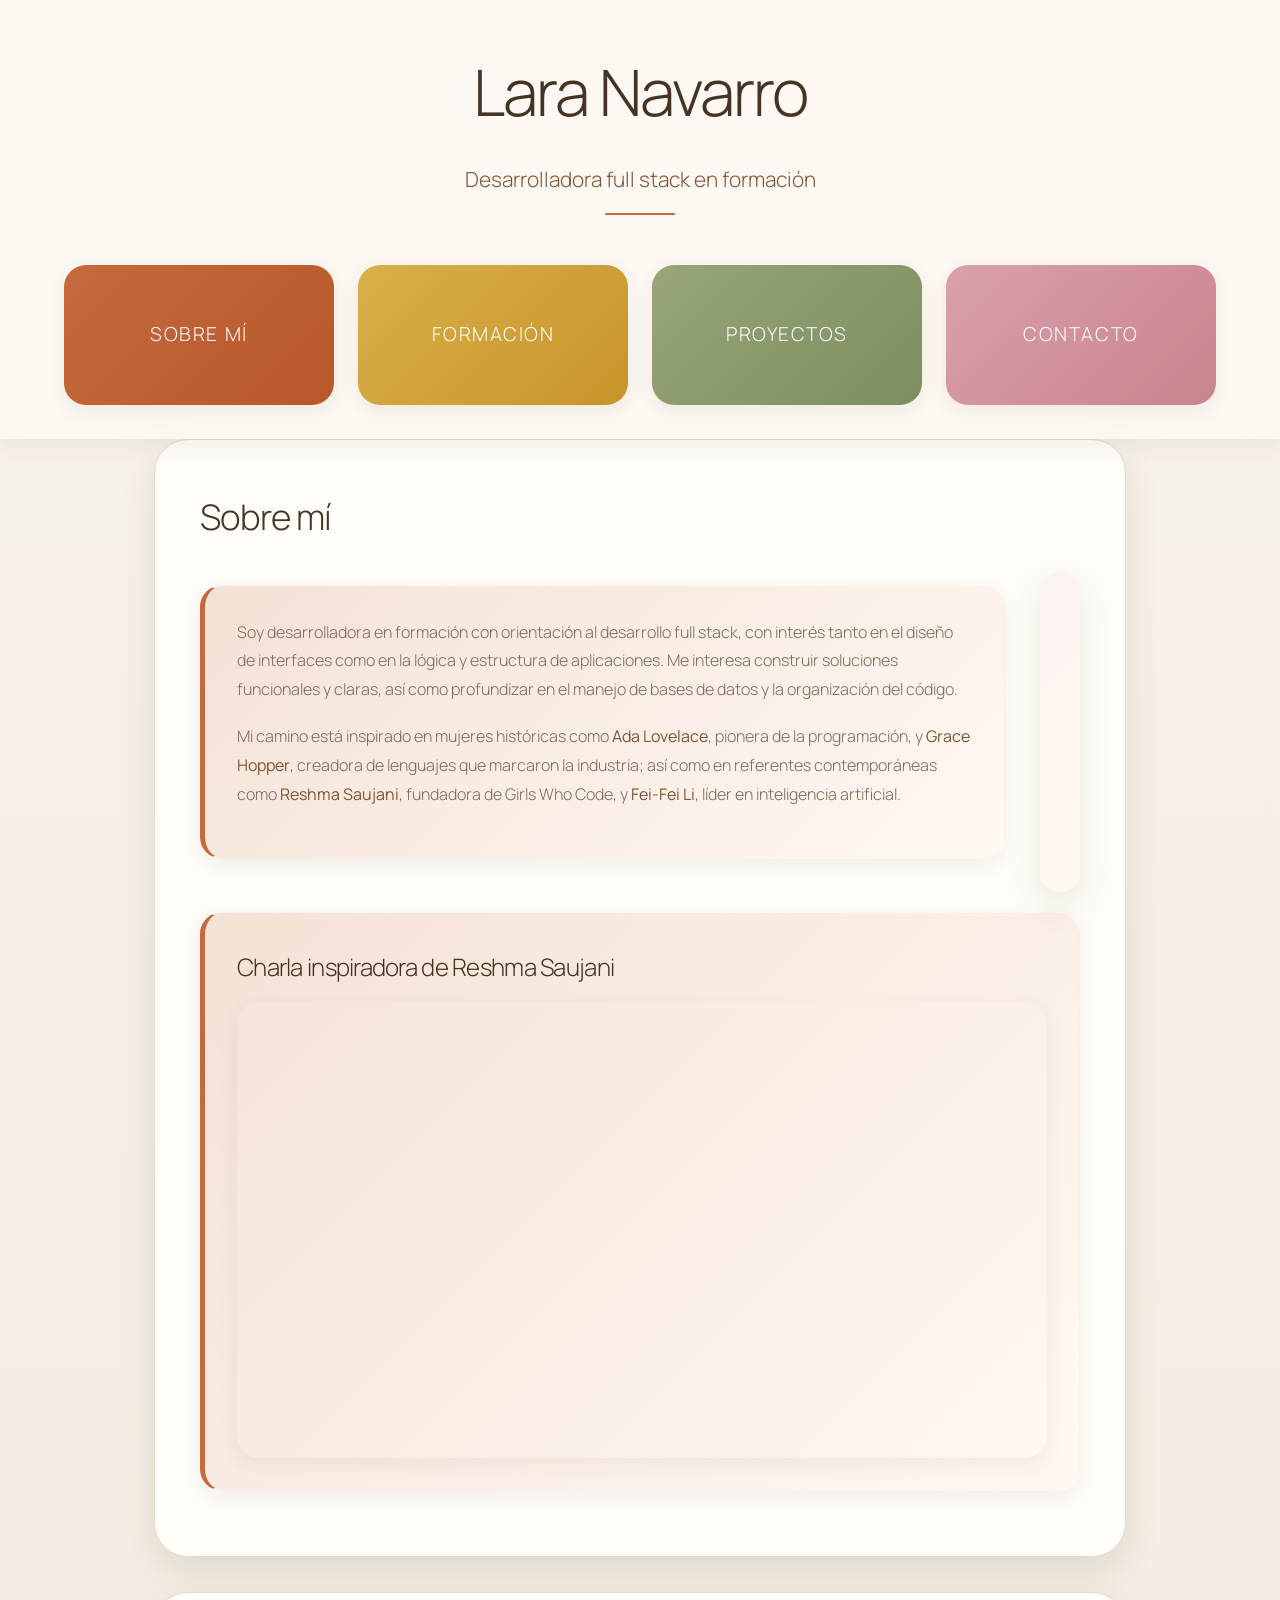
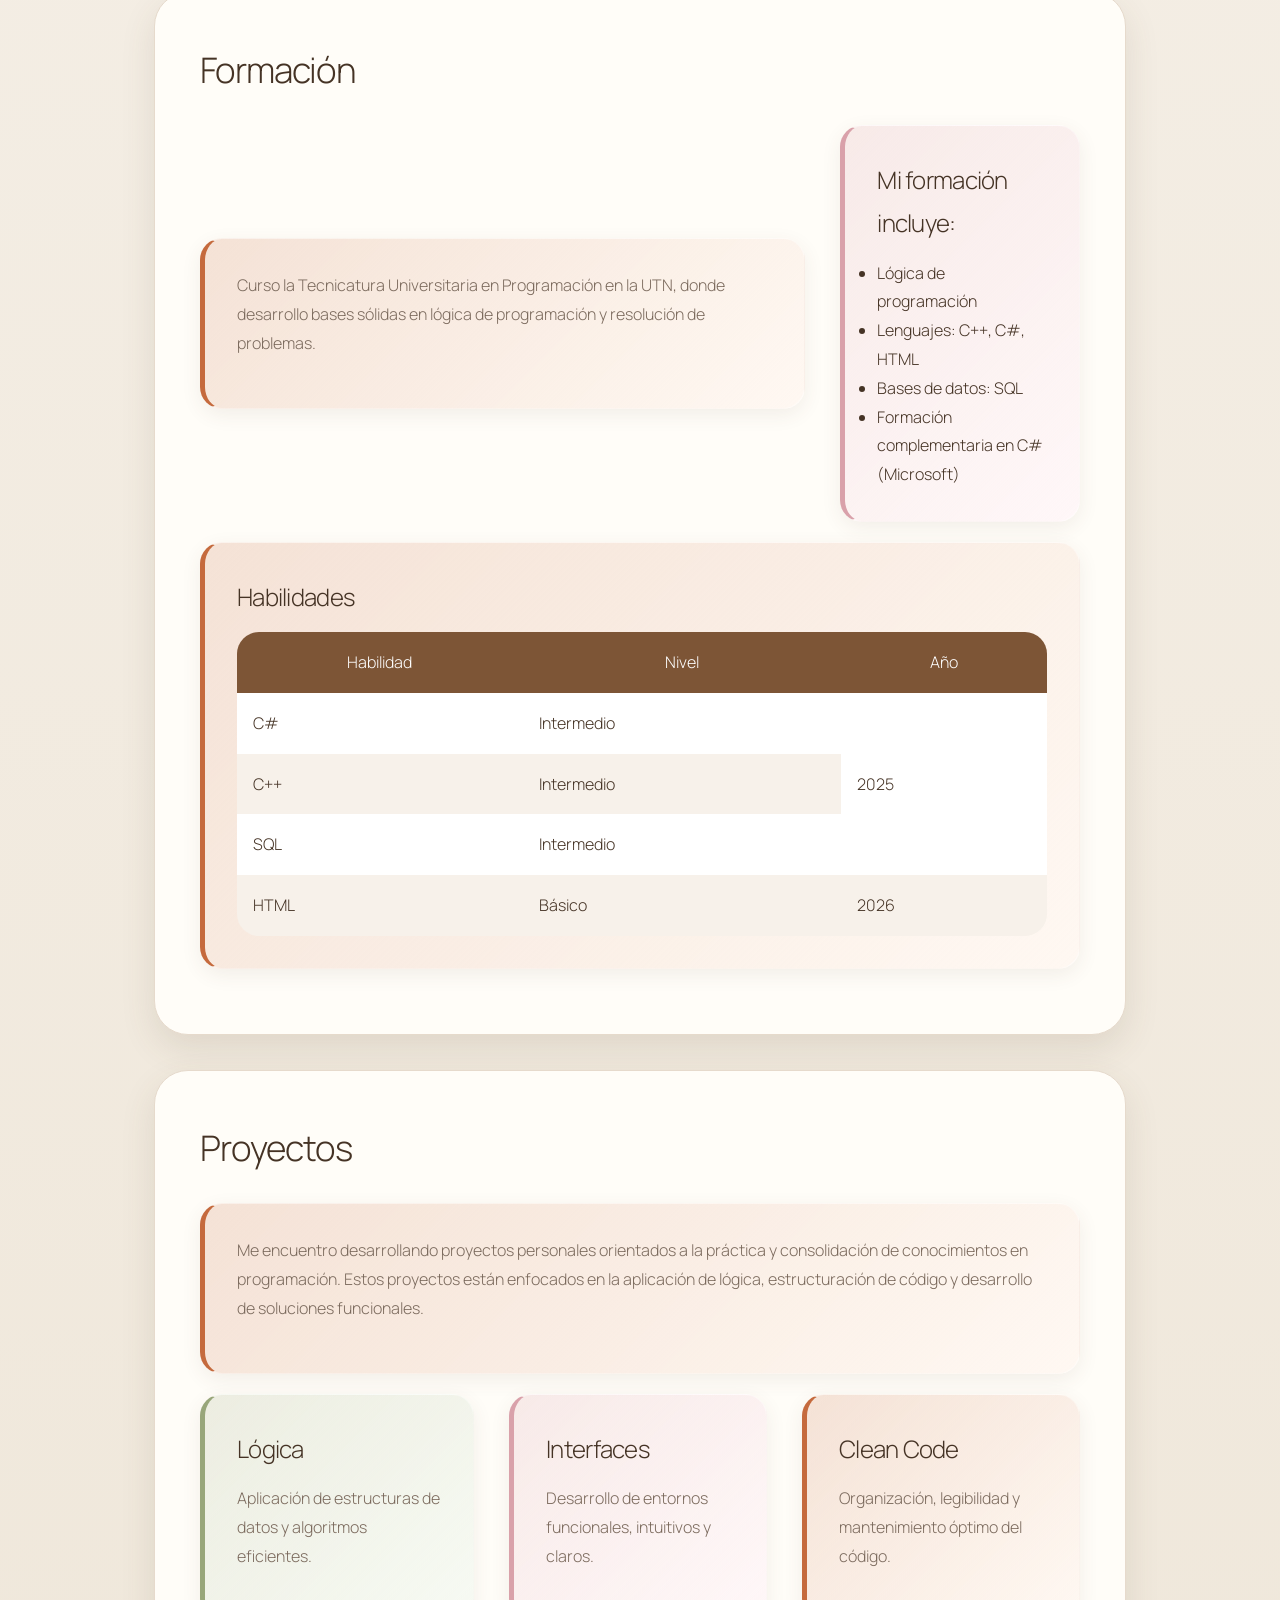
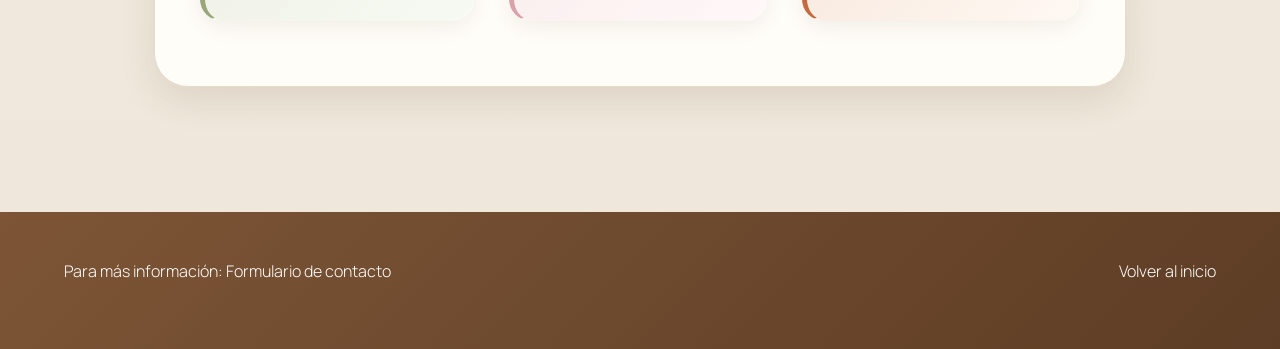
==== commit 66b35203: "Continuo trabajando" ====
--- a/index.html
+++ b/index.html
@@ -1,167 +1,170 @@
 <!DOCTYPE html>
 <html lang="es">
 <head>
-  <meta charset="UTF-8">
-  <meta name="viewport" content="width=device-width, initial-scale=1.0">
-  <link rel="shortcut icon" href="alpha_l_box_icon_138962.png" type="image/x-icon">
-  <link rel="preconnect" href="https://fonts.googleapis.com">
-  <link rel="preconnect" href="https://fonts.gstatic.com" crossorigin>
-  <link href="https://fonts.googleapis.com/css2?family=Inter:wght@300;400;500&display=swap" rel="stylesheet">
-  <link rel="stylesheet" href="style.css">
-  <title>Portfolio Lara Navarro</title>
+    <meta charset="UTF-8">
+    <meta name="viewport" content="width=device-width, initial-scale=1.0">
+    <title>Portfolio Lara Navarro</title>
+    <link rel="shortcut icon" href="alpha_l_box_icon_138962.png" type="image/x-icon">
+    <link rel="stylesheet" href="style.css">
 </head>
+
 <body>
+    <header id="inicio">
+        <div class="hero-header">
+            <h1>Lara Navarro</h1>
+            <p class="hero-tagline">Desarrolladora full stack en formación</p>
+        </div>
 
-  <header id="inicio">
-    <h1>Lara Navarro</h1>
-  </header>
+        <nav class="grilla-tarjetas" aria-label="Navegación principal">
+            <a href="#sobre" class="tarjeta tarjeta-1" aria-label="Ir a Sobre mí">
+                <span>Sobre mí</span>
+            </a>
 
-  <section class="hero">
-    <p class="hero-tagline">Desarrolladora full stack en formación</p>
+            <a href="#formacion" class="tarjeta tarjeta-2" aria-label="Ir a Formación">
+                <span>Formación</span>
+            </a>
 
-    <nav class="grilla-tarjetas">
-      <a href="#sobre" class="tarjeta tarjeta-1">
-        <span class="tarjeta-icono"></span>
-        <span>Sobre mí</span>
-      </a>
-      <a href="#formacion" class="tarjeta tarjeta-2">
-        <span class="tarjeta-icono"></span>
-        <span>Formación</span>
-      </a>
-      <a href="#proyectos" class="tarjeta tarjeta-3">
-        <span class="tarjeta-icono"></span>
-        <span>Proyectos</span>
-      </a>
-      <a href="contacto.html" class="tarjeta tarjeta-4">
-        <span class="tarjeta-icono"></span>
-        <span>Contacto</span>
-      </a>
-    </nav>
-  </section>
+            <a href="#proyectos" class="tarjeta tarjeta-3" aria-label="Ir a Proyectos">
+                <span>Proyectos</span>
+            </a>
 
-  <main>
+            <a href="contacto.html" class="tarjeta tarjeta-4" aria-label="Ir a Contacto">
+                <span>Contacto</span>
+            </a>
+        </nav>
+    </header>
 
-    <section id="sobre" class="bloque">
-      <h2>Sobre mí</h2>
-      <div class="contenido-flex">
-        <article class="tarjeta-interna variante-1">
-          <p>
-            Soy desarrolladora en formación con orientación al desarrollo full stack, con interés tanto en el diseño de interfaces como en la lógica y estructura de aplicaciones.
-            Me interesa construir soluciones funcionales y claras, así como profundizar en el manejo de bases de datos y la organización del código.
-          </p>
-          <p>
-            Mi camino está inspirado en mujeres históricas como <strong>Ada Lovelace</strong>, pionera de la programación, y <strong>Grace Hopper</strong>, creadora de lenguajes que marcaron la industria;
-            así como en referentes contemporáneas como <strong>Reshma Saujani</strong>, fundadora de Girls Who Code, y <strong>Fei-Fei Li</strong>, líder en inteligencia artificial.
-            
-        </article>
-<div class="contenedor-img">
-  <img src="mujeres-tech.png" width="40" height="400" alt="Mujeres en tech">
-</div>
+    <main>
+        <section id="sobre" class="bloque">
+            <h2>Sobre mí</h2>
 
-      </div>
+            <div class="contenido-flex">
+                <article class="tarjeta-interna variante-1">
+                    <p>
+                        Soy desarrolladora en formación con orientación al desarrollo full stack, con interés tanto en el diseño de interfaces como en la lógica y estructura de aplicaciones. Me interesa construir soluciones funcionales y claras, así como profundizar en el manejo de bases de datos y la organización del código.
+                    </p>
 
-      <aside class="tarjeta-interna variante-1 modulo-video">
-        <h3>Charla inspiradora de Reshma Saujani</h3>
-        <div class="video-contenedor">
-          <iframe src="https://www.youtube.com/embed/JAeA1hQ_vgk"
-            title="No puedes ser lo que no puedes ver | Reshma Saujani"
-            loading="lazy"
-            allow="accelerometer; autoplay; clipboard-write; encrypted-media; gyroscope; picture-in-picture; web-share"
-            referrerpolicy="strict-origin-when-cross-origin" allowfullscreen>
-          </iframe>
-        </div>
-      </aside>
-    </section>
+                    <p>
+                        Mi camino está inspirado en mujeres históricas como <strong>Ada Lovelace</strong>, pionera de la programación, y <strong>Grace Hopper</strong>, creadora de lenguajes que marcaron la industria; así como en referentes contemporáneas como <strong>Reshma Saujani</strong>, fundadora de Girls Who Code, y <strong>Fei-Fei Li</strong>, líder en inteligencia artificial.
+                    </p>
+                </article>
 
-    <section id="formacion" class="bloque">
-      <h2>Formación</h2>
-      
-      <div class="contenido-flex">
-        <article class="tarjeta-interna variante-1">
-          <p>
-            Curso la Tecnicatura Universitaria en Programación en la UTN, donde desarrollo bases sólidas en lógica de programación y resolución de problemas.
-          </p>
-        </article>
-        
-        <article class="tarjeta-interna variante-3">
-          <h3>Mi formación incluye:</h3>
-          <ul>
-            <li>Lógica de programación</li>
-            <li>Lenguajes: C++, C#, HTML</li>
-            <li>Bases de datos: SQL</li>
-            <li>Formación complementaria en C# (Microsoft)</li>
-          </ul>
-        </article>
-      </div>
+                <div class="contenedor-img">
+                    <img src="mujeres-tech.png"
+                         alt="Mujeres referentes en tecnología"
+                         loading="lazy"
+                         decoding="async">
+                </div>
+            </div>
 
-      <article class="tarjeta-interna variante-1 contenedor-tabla">
-        <h3>Habilidades</h3>
-        <table>
-          <thead>
-            <tr>
-              <th>Habilidad</th>
-              <th>Nivel</th>
-              <th>Año</th>
-            </tr>
-          </thead>
-          <tbody>
-            <tr>
-              <td>C#</td>
-              <td>Intermedio</td>
-              <td rowspan="3">2025</td>
-            </tr>
-            <tr>
-              <td>C++</td>
-              <td>Intermedio</td>
-            </tr>
-            <tr>
-              <td>SQL</td>
-              <td>Intermedio</td>
-            </tr>
-            <tr>
-              <td>HTML</td>
-              <td>Básico</td>
-              <td>2026</td>
-            </tr>
-          </tbody>
-        </table>
-      </article>
-    </section>
+            <aside class="tarjeta-interna variante-1 modulo-video">
+                <h3>Charla inspiradora de Reshma Saujani</h3>
 
-    <section id="proyectos" class="bloque">
-      <h2>Proyectos</h2>
-      
-      <div class="tarjeta-interna variante-1 m-bottom">
+                <div class="video-contenedor">
+                    <iframe
+                        src="https://www.youtube.com/embed/JAeA1hQ_vgk"
+                        title="No puedes ser lo que no puedes ver | Reshma Saujani"
+                        loading="lazy"
+                        allow="accelerometer; autoplay; clipboard-write; encrypted-media; gyroscope; picture-in-picture; web-share"
+                        referrerpolicy="strict-origin-when-cross-origin"
+                        allowfullscreen>
+                    </iframe>
+                </div>
+            </aside>
+        </section>
+
+        <section id="formacion" class="bloque">
+            <h2>Formación</h2>
+
+            <div class="contenido-flex">
+                <article class="tarjeta-interna variante-1">
+                    <p>
+                        Curso la Tecnicatura Universitaria en Programación en la UTN, donde desarrollo bases sólidas en lógica de programación y resolución de problemas.
+                    </p>
+                </article>
+
+                <article class="tarjeta-interna variante-3">
+                    <h3>Mi formación incluye:</h3>
+                    <ul>
+                        <li>Lógica de programación</li>
+                        <li>Lenguajes: C++, C#, HTML</li>
+                        <li>Bases de datos: SQL</li>
+                        <li>Formación complementaria en C# (Microsoft)</li>
+                    </ul>
+                </article>
+            </div>
+
+            <article class="tarjeta-interna variante-1 contenedor-tabla">
+                <h3>Habilidades</h3>
+
+                <table>
+                    <thead>
+                        <tr>
+                            <th>Habilidad</th>
+                            <th>Nivel</th>
+                            <th>Año</th>
+                        </tr>
+                    </thead>
+
+                    <tbody>
+                        <tr>
+                            <td>C#</td>
+                            <td>Intermedio</td>
+                            <td rowspan="3">2025</td>
+                        </tr>
+                        <tr>
+                            <td>C++</td>
+                            <td>Intermedio</td>
+                        </tr>
+                        <tr>
+                            <td>SQL</td>
+                            <td>Intermedio</td>
+                        </tr>
+                        <tr>
+                            <td>HTML</td>
+                            <td>Básico</td>
+                            <td>2026</td>
+                        </tr>
+                    </tbody>
+                </table>
+            </article>
+        </section>
+
+        <section id="proyectos" class="bloque">
+            <h2>Proyectos</h2>
+
+            <div class="tarjeta-interna variante-1">
+                <p>
+                    Me encuentro desarrollando proyectos personales orientados a la práctica y consolidación de conocimientos en programación. Estos proyectos están enfocados en la aplicación de lógica, estructuración de código y desarrollo de soluciones funcionales.
+                </p>
+            </div>
+
+            <div class="contenido-flex">
+                <article class="tarjeta-interna proyecto-click variante-2">
+                    <h3>Lógica</h3>
+                    <p>Aplicación de estructuras de datos y algoritmos eficientes.</p>
+                </article>
+
+                <article class="tarjeta-interna proyecto-click variante-3">
+                    <h3>Interfaces</h3>
+                    <p>Desarrollo de entornos funcionales, intuitivos y claros.</p>
+                </article>
+
+                <article class="tarjeta-interna proyecto-click variante-1">
+                    <h3>Clean Code</h3>
+                    <p>Organización, legibilidad y mantenimiento óptimo del código.</p>
+                </article>
+            </div>
+        </section>
+    </main>
+
+    <footer role="contentinfo">
         <p>
-          Me encuentro desarrollando proyectos personales orientados a la práctica y consolidación de conocimientos en programación.
-          Estos proyectos están enfocados en la aplicación de lógica, estructuración de código y desarrollo de soluciones funcionales.
+            Para más información:
+            <a href="contacto.html">Formulario de contacto</a>
         </p>
-      </div>
 
-      <div class="contenido-flex">
-        <article class="tarjeta-interna proyecto-click variante-2">
-          <h3>Lógica </h3>
-          <p>Aplicación de estructuras de datos y algoritmos eficientes.</p>
-        </article>
-        
-        <article class="tarjeta-interna proyecto-click variante-3">
-          <h3>Interfaces</h3>
-          <p>Desarrollo de entornos funcionales, intuitivos y claros.</p>
-        </article>
-
-        <article class="tarjeta-interna proyecto-click variante-1">
-          <h3>Clean Code</h3>
-          <p>Organización, legibilidad y mantenimiento óptimo del código.</p>
-        </article>
-      </div>
-    </section>
-
-  </main>
-
-  <footer>
-    <p>Para más información: <a href="contacto.html">Formulario de contacto</a></p>
-    <a href="#inicio">Volver al inicio</a>
-  </footer>
-
+        <a href="#inicio">Volver al inicio</a>
+    </footer>
 </body>
 </html>
--- a/style.css
+++ b/style.css
@@ -5,13 +5,16 @@
 :root{
 --color-bg:#F4EFE7;
 --color-surface:#FFFDF8;
+
 --color-primary:#7D5536;
 --color-accent:#C56A3D;
---color-accent-soft:#E8B04C;
+
 --color-green:#98A67A;
 --color-rose:#D9A1AA;
+
 --color-text:#453325;
 --color-text-soft:#7B6A5D;
+
 --color-border:#E6DACC;
 
 --shadow-sm:0 6px 20px rgba(90,70,50,.08);
@@ -39,10 +42,20 @@
 
 body{
 font-family:var(--font);
-background:linear-gradient(180deg,#F7F2EB 0%,#EFE7DA 100%);
+
+background:
+linear-gradient(
+180deg,
+#F7F2EB 0%,
+#EFE7DA 100%
+);
+
 color:var(--color-text);
+
 font-size:16px;
+
 line-height:1.8;
+
 font-weight:300;
 }
 
@@ -87,176 +100,219 @@
 /* Header */
 header{
 background:rgba(255,250,245,.75);
+
 backdrop-filter:blur(14px);
+
 padding:34px 5%;
+
 position:sticky;
+
 top:0;
+
 z-index:100;
+
 box-shadow:var(--shadow-sm);
-}
-
-header h1{
+
 text-align:center;
 }
 
 .hero-tagline{
 font-size:1.3rem;
+
 color:var(--color-primary);
-text-align:center;
+
 margin-top:10px;
+
 margin-bottom:20px;
-display:block;
 }
 
 .hero-tagline::after{
 content:"";
+
 display:block;
+
 width:70px;
+
 height:2px;
+
 background:var(--color-accent);
+
 margin:14px auto 0;
+
 border-radius:20px;
-}
-
-/* Navegación */
-nav{
-display:flex;
-justify-content:center;
-gap:40px;
-margin-top:25px;
-}
-
-nav a{
-font-size:.95rem;
-position:relative;
-}
-
-nav a::after{
-content:"";
-position:absolute;
-left:0;
-bottom:-8px;
-width:0;
-height:1px;
-background:var(--color-accent);
-transition:var(--transition);
-}
-
-nav a:hover{
-color:var(--color-accent);
-}
-
-nav a:hover::after{
-width:100%;
 }
 
 /* Hero */
 .hero{
 max-width:1100px;
+
 margin:auto;
+
 padding:70px 5%;
+
 text-align:center;
+}
+
+/* Tarjetas navegación */
+.grilla-tarjetas{
+display:grid;
+
+grid-template-columns:repeat(4,1fr);
+
+gap:24px;
+
+margin-top:50px;
+}
+
+.tarjeta{
+padding:42px 30px;
+
+min-height:140px;
+
+display:flex;
+
+justify-content:center;
+align-items:center;
+
+text-align:center;
+
+border-radius:var(--radius-md);
+
+color:white;
+
+box-shadow:var(--shadow-sm);
+
+transition:var(--transition);
+}
+
+.tarjeta:hover{
+transform:translateY(-8px);
+
+box-shadow:var(--shadow-md);
+}
+
+.tarjeta span{
+font-size:1.2rem;
+
+letter-spacing:.08em;
+
+text-transform:uppercase;
+}
+
+.tarjeta-1{
+background:
+linear-gradient(
+135deg,
+#C56A3D,
+#B8572A
+);
+}
+
+.tarjeta-2{
+background:
+linear-gradient(
+135deg,
+#D9B049,
+#C8942A
+);
+}
+
+.tarjeta-3{
+background:
+linear-gradient(
+135deg,
+#98A67A,
+#7C8E5F
+);
+}
+
+.tarjeta-4{
+background:
+linear-gradient(
+135deg,
+#D9A1AA,
+#C9838D
+);
 }
 
 /* Main */
 main{
 max-width:1100px;
+
 margin:auto;
+
 padding:0 5% 90px;
 }
 
 /* Bloques */
 .bloque{
 background:var(--color-surface);
+
 padding:45px;
+
 margin-bottom:35px;
+
 border-radius:var(--radius-lg);
+
 border:1px solid var(--color-border);
+
 box-shadow:var(--shadow-md);
 }
 
 /* Flex */
 .contenido-flex{
 display:flex;
+
 gap:35px;
+
 align-items:center;
 }
 
+/* Imagen */
 .contenedor-img{
 flex:1;
+
+min-height:320px;
+
+display:flex;
+
+justify-content:center;
+align-items:center;
+
+padding:20px;
+
 overflow:hidden;
+
 border-radius:var(--radius-md);
+
+background:
+linear-gradient(
+135deg,
+rgba(217,161,170,.10),
+rgba(255,248,242,1)
+);
+
 box-shadow:var(--shadow-md);
 }
 
 .contenedor-img img{
 width:100%;
+
 height:100%;
-object-fit:cover;
+
+object-fit:contain;
+
 transition:.5s;
 }
 
 .contenedor-img:hover img{
-transform:scale(1.05);
-}
-
-/* Tarjetas principales */
-.grilla-tarjetas{
-display:grid;
-grid-template-columns:repeat(4,1fr);
-gap:24px;
-margin-top:50px;
-}
-
-.tarjeta{
-padding:42px 30px;
-min-height:140px;
-
-display:flex;
-justify-content:center;
-align-items:center;
-
-text-align:center;
-
-border-radius:var(--radius-md);
-
-color:white;
-
-box-shadow:var(--shadow-sm);
-
-transition:var(--transition);
-}
-
-.tarjeta:hover{
-transform:translateY(-8px);
-box-shadow:var(--shadow-md);
-}
-
-.tarjeta span{
-font-size:1.2rem;
-letter-spacing:.08em;
-text-transform:uppercase;
-}
-
-.tarjeta-1{
-background:linear-gradient(135deg,#C56A3D,#B8572A);
-}
-
-.tarjeta-2{
-background:linear-gradient(135deg,#D9B049,#C8942A);
-}
-
-.tarjeta-3{
-background:linear-gradient(135deg,#98A67A,#7C8E5F);
-}
-
-.tarjeta-4{
-background:linear-gradient(135deg,#D9A1AA,#C9838D);
+transform:scale(1.03);
 }
 
 /* Tarjetas internas */
 .tarjeta-interna{
 padding:32px;
+
 margin-bottom:20px;
 
 border-radius:var(--radius-md);
@@ -270,11 +326,13 @@
 
 .tarjeta-interna:hover{
 transform:translateY(-6px);
+
 box-shadow:var(--shadow-md);
 }
 
 .variante-1{
-background:linear-gradient(
+background:
+linear-gradient(
 135deg,
 rgba(197,106,61,.18),
 rgba(255,248,242,1)
@@ -284,7 +342,8 @@
 }
 
 .variante-2{
-background:linear-gradient(
+background:
+linear-gradient(
 135deg,
 rgba(152,166,122,.18),
 rgba(247,250,243,1)
@@ -294,7 +353,8 @@
 }
 
 .variante-3{
-background:linear-gradient(
+background:
+linear-gradient(
 135deg,
 rgba(217,161,170,.20),
 rgba(255,247,248,1)
@@ -304,30 +364,46 @@
 }
 
 /* Video */
+.modulo-video{
+margin-top:20px;
+}
+
 .video-contenedor{
+width:100%;
+
+aspect-ratio:16/9;
+
 overflow:hidden;
-aspect-ratio:16/9;
+
 border-radius:var(--radius-md);
+
 box-shadow:var(--shadow-sm);
 }
 
 .video-contenedor iframe{
 width:100%;
+
 height:100%;
+
 border:none;
 }
 
 /* Tabla */
 table{
 width:100%;
+
 border-collapse:collapse;
+
 overflow:hidden;
+
 border-radius:var(--radius-md);
 }
 
 th{
 background:var(--color-primary);
+
 color:white;
+
 font-weight:300;
 }
 
@@ -346,6 +422,7 @@
 /* Botones */
 button,.btn{
 background:var(--color-accent);
+
 color:white;
 
 padding:14px 28px;
@@ -362,12 +439,14 @@
 button:hover,
 .btn:hover{
 background:var(--color-primary);
+
 transform:translateY(-3px);
 }
 
 /* Footer */
 footer{
-background:linear-gradient(
+background:
+linear-gradient(
 135deg,
 #7D5536,
 #5D3D25
@@ -376,6 +455,7 @@
 padding:45px 5%;
 
 display:flex;
+
 justify-content:space-between;
 
 color:white;
@@ -396,24 +476,14 @@
 grid-template-columns:repeat(2,1fr);
 }
 
-nav{
-gap:20px;
-flex-wrap:wrap;
-}
-
 h1{
 font-size:3rem;
 }
 
 }
 
-/* Mobil */
+/* Mobile */
 @media(max-width:480px){
-
-nav{
-flex-direction:column;
-align-items:center;
-}
 
 .grilla-tarjetas{
 grid-template-columns:1fr;
@@ -421,7 +491,9 @@
 
 footer{
 flex-direction:column;
+
 gap:20px;
+
 text-align:center;
 }
 
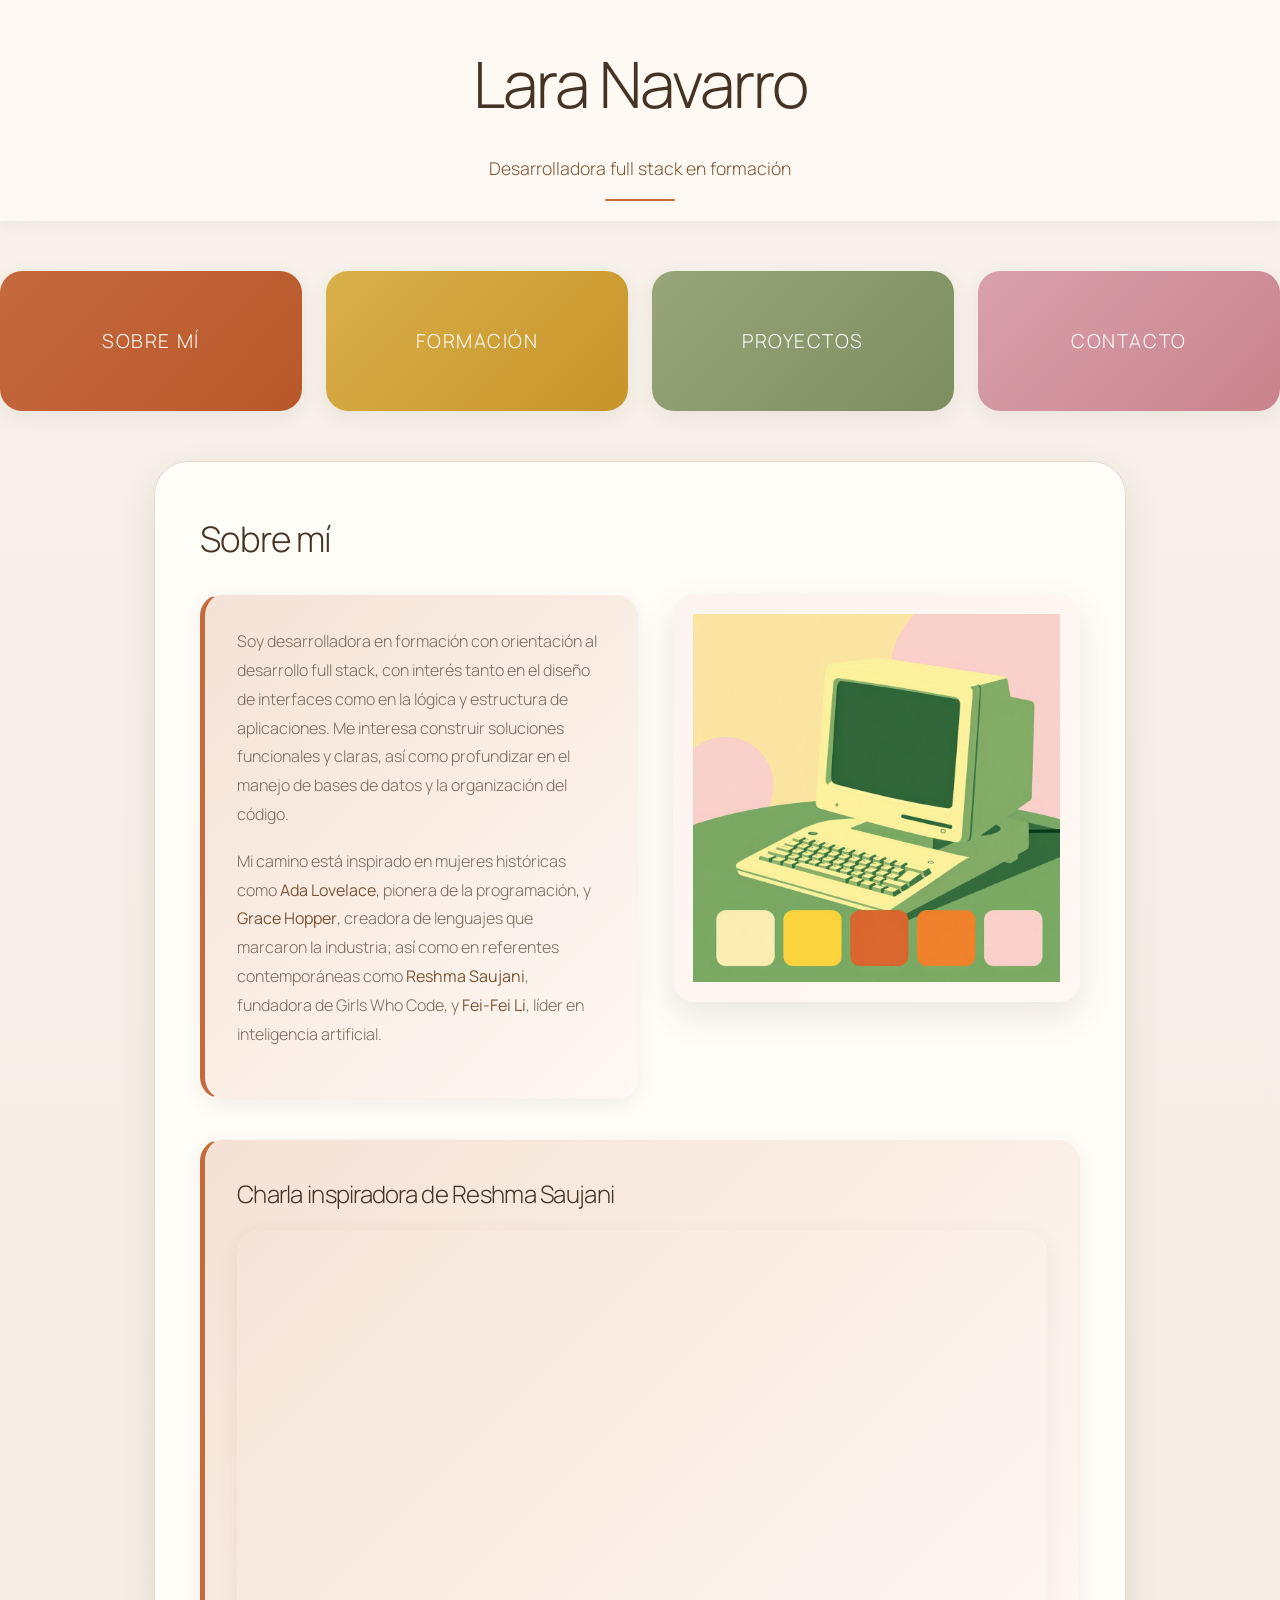
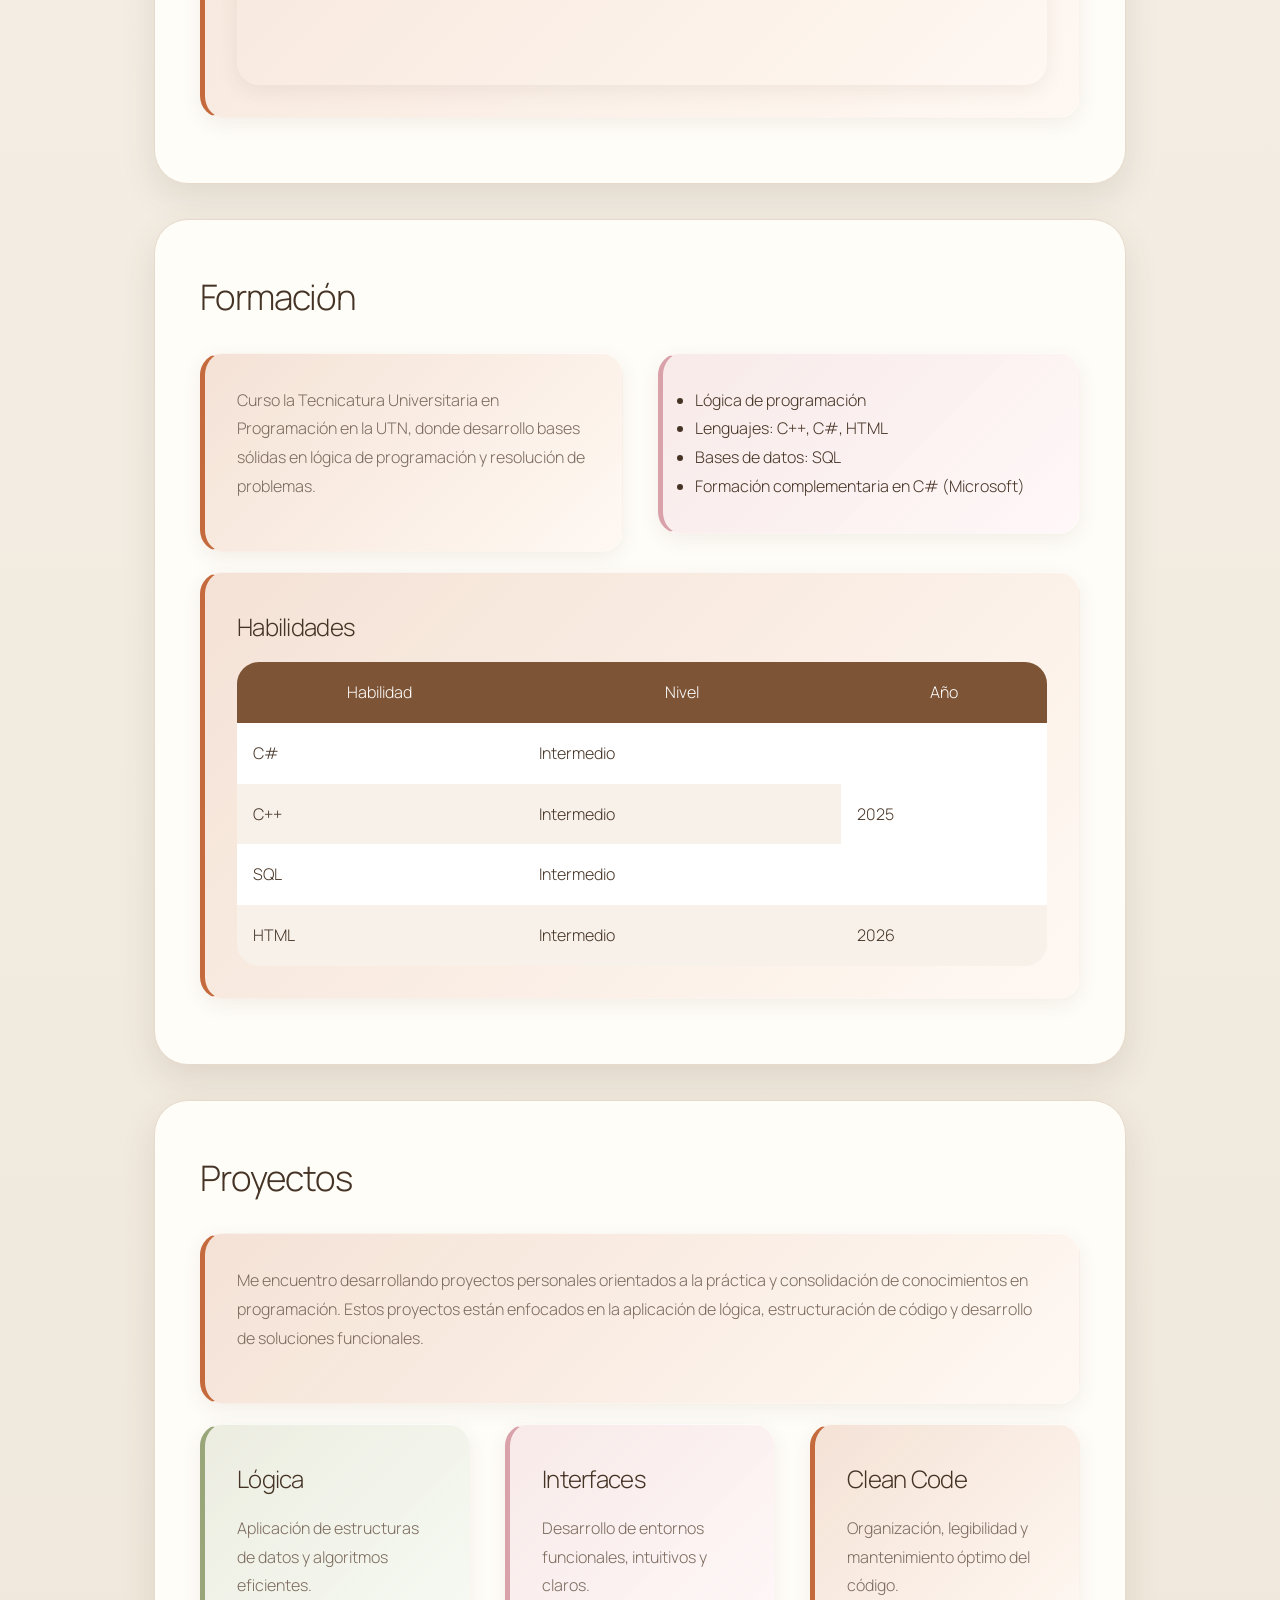
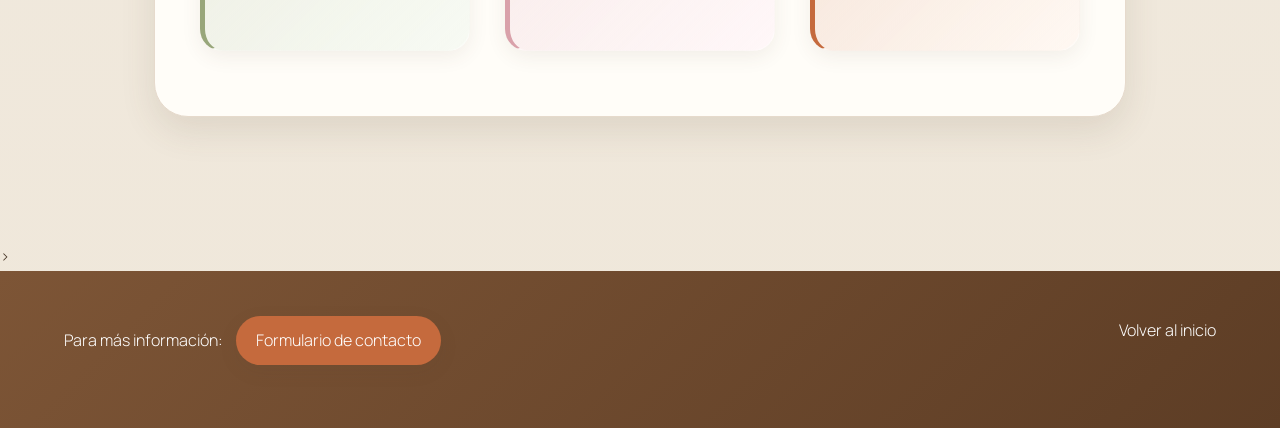
==== commit cb38c9fd: "Cambios finales. Modifico formulario de contacto" ====
--- a/index.html
+++ b/index.html
@@ -14,52 +14,43 @@
             <h1>Lara Navarro</h1>
             <p class="hero-tagline">Desarrolladora full stack en formación</p>
         </div>
-
-        <nav class="grilla-tarjetas" aria-label="Navegación principal">
-            <a href="#sobre" class="tarjeta tarjeta-1" aria-label="Ir a Sobre mí">
-                <span>Sobre mí</span>
-            </a>
-
-            <a href="#formacion" class="tarjeta tarjeta-2" aria-label="Ir a Formación">
-                <span>Formación</span>
-            </a>
-
-            <a href="#proyectos" class="tarjeta tarjeta-3" aria-label="Ir a Proyectos">
-                <span>Proyectos</span>
-            </a>
-
-            <a href="contacto.html" class="tarjeta tarjeta-4" aria-label="Ir a Contacto">
-                <span>Contacto</span>
-            </a>
-        </nav>
     </header>
 
+    <nav class="grilla-tarjetas" aria-label="Navegación principal">
+        <a href="#sobre" class="tarjeta tarjeta-1" aria-label="Ir a Sobre mí">
+            <span>Sobre mí</span>
+        </a>
+        <a href="#formacion" class="tarjeta tarjeta-2" aria-label="Ir a Formación">
+            <span>Formación</span>
+        </a>
+        <a href="#proyectos" class="tarjeta tarjeta-3" aria-label="Ir a Proyectos">
+            <span>Proyectos</span>
+        </a>
+        <a href="contacto.html" class="tarjeta tarjeta-4" aria-label="Ir a Contacto">
+            <span>Contacto</span>
+        </a>
+    </nav>
+  
     <main>
         <section id="sobre" class="bloque">
             <h2>Sobre mí</h2>
-
             <div class="contenido-flex">
                 <article class="tarjeta-interna variante-1">
                     <p>
                         Soy desarrolladora en formación con orientación al desarrollo full stack, con interés tanto en el diseño de interfaces como en la lógica y estructura de aplicaciones. Me interesa construir soluciones funcionales y claras, así como profundizar en el manejo de bases de datos y la organización del código.
                     </p>
-
                     <p>
                         Mi camino está inspirado en mujeres históricas como <strong>Ada Lovelace</strong>, pionera de la programación, y <strong>Grace Hopper</strong>, creadora de lenguajes que marcaron la industria; así como en referentes contemporáneas como <strong>Reshma Saujani</strong>, fundadora de Girls Who Code, y <strong>Fei-Fei Li</strong>, líder en inteligencia artificial.
                     </p>
                 </article>
 
                 <div class="contenedor-img">
-                    <img src="mujeres-tech.png"
-                         alt="Mujeres referentes en tecnología"
-                         loading="lazy"
-                         decoding="async">
+                    <img src="oldtech.png" alt="Mujeres referentes en tecnología">
                 </div>
             </div>
 
             <aside class="tarjeta-interna variante-1 modulo-video">
                 <h3>Charla inspiradora de Reshma Saujani</h3>
-
                 <div class="video-contenedor">
                     <iframe
                         src="https://www.youtube.com/embed/JAeA1hQ_vgk"
@@ -75,7 +66,6 @@
 
         <section id="formacion" class="bloque">
             <h2>Formación</h2>
-
             <div class="contenido-flex">
                 <article class="tarjeta-interna variante-1">
                     <p>
@@ -84,7 +74,6 @@
                 </article>
 
                 <article class="tarjeta-interna variante-3">
-                    <h3>Mi formación incluye:</h3>
                     <ul>
                         <li>Lógica de programación</li>
                         <li>Lenguajes: C++, C#, HTML</li>
@@ -94,9 +83,8 @@
                 </article>
             </div>
 
-            <article class="tarjeta-interna variante-1 contenedor-tabla">
+            <article class="tarjeta-interna variante-1">
                 <h3>Habilidades</h3>
-
                 <table>
                     <thead>
                         <tr>
@@ -105,7 +93,6 @@
                             <th>Año</th>
                         </tr>
                     </thead>
-
                     <tbody>
                         <tr>
                             <td>C#</td>
@@ -122,7 +109,7 @@
                         </tr>
                         <tr>
                             <td>HTML</td>
-                            <td>Básico</td>
+                            <td>Intermedio</td>
                             <td>2026</td>
                         </tr>
                     </tbody>
@@ -132,7 +119,6 @@
 
         <section id="proyectos" class="bloque">
             <h2>Proyectos</h2>
-
             <div class="tarjeta-interna variante-1">
                 <p>
                     Me encuentro desarrollando proyectos personales orientados a la práctica y consolidación de conocimientos en programación. Estos proyectos están enfocados en la aplicación de lógica, estructuración de código y desarrollo de soluciones funcionales.
@@ -140,31 +126,28 @@
             </div>
 
             <div class="contenido-flex">
-                <article class="tarjeta-interna proyecto-click variante-2">
+                <article class="tarjeta-interna variante-2">
                     <h3>Lógica</h3>
                     <p>Aplicación de estructuras de datos y algoritmos eficientes.</p>
                 </article>
 
-                <article class="tarjeta-interna proyecto-click variante-3">
+                <article class="tarjeta-interna variante-3">
                     <h3>Interfaces</h3>
                     <p>Desarrollo de entornos funcionales, intuitivos y claros.</p>
                 </article>
 
-                <article class="tarjeta-interna proyecto-click variante-1">
+                <article class="tarjeta-interna variante-1">
                     <h3>Clean Code</h3>
                     <p>Organización, legibilidad y mantenimiento óptimo del código.</p>
                 </article>
             </div>
         </section>
-    </main>
-
-    <footer role="contentinfo">
-        <p>
-            Para más información:
-            <a href="contacto.html">Formulario de contacto</a>
-        </p>
-
-        <a href="#inicio">Volver al inicio</a>
-    </footer>
+    </main>>
+<footer role="contentinfo">
+    <p>
+        Para más información:
+        <a href="contacto.html" class="btn">Formulario de contacto</a> <!-- Clase añadida aquí -->
+    </p>
+    <a href="#inicio">Volver al inicio</a>
 </body>
 </html>
--- a/style.css
+++ b/style.css
@@ -2,507 +2,428 @@
 @import url('https://fonts.googleapis.com/css2?family=Manrope:wght@200;300;400;500&display=swap');
 
 /* Variables */
-:root{
---color-bg:#F4EFE7;
---color-surface:#FFFDF8;
-
---color-primary:#7D5536;
---color-accent:#C56A3D;
-
---color-green:#98A67A;
---color-rose:#D9A1AA;
-
---color-text:#453325;
---color-text-soft:#7B6A5D;
-
---color-border:#E6DACC;
-
---shadow-sm:0 6px 20px rgba(90,70,50,.08);
---shadow-md:0 14px 35px rgba(90,70,50,.12);
-
---radius-sm:14px;
---radius-md:22px;
---radius-lg:34px;
-
---transition:.35s ease;
-
---font:'Manrope',sans-serif;
+:root {
+    --color-bg: #F4EFE7;
+    --color-surface: #FFFDF8;
+    --color-primary: #7D5536;
+    --color-accent: #C56A3D;
+    --color-green: #98A67A;
+    --color-rose: #D9A1AA;
+    --color-text: #453325;
+    --color-text-soft: #7B6A5D;
+    --color-border: #E6DACC;
+
+    --shadow-sm: 0 6px 20px rgba(90,70,50,.08);
+    --shadow-md: 0 14px 35px rgba(90,70,50,.12);
+
+    --radius-sm: 14px;
+    --radius-md: 22px;
+    --radius-lg: 34px;
+
+    --transition: .35s ease;
+    --font: 'Manrope', sans-serif;
 }
 
 /* Reset */
-*{
-margin:0;
-padding:0;
-box-sizing:border-box;
-}
-
-html{
-scroll-behavior:smooth;
-}
-
-body{
-font-family:var(--font);
-
-background:
-linear-gradient(
-180deg,
-#F7F2EB 0%,
-#EFE7DA 100%
-);
-
-color:var(--color-text);
-
-font-size:16px;
-
-line-height:1.8;
-
-font-weight:300;
+* {
+    margin: 0;
+    padding: 0;
+    box-sizing: border-box;
+}
+
+html {
+    scroll-behavior: smooth;
+}
+
+body {
+    font-family: var(--font);
+    background: linear-gradient(180deg, #F7F2EB 0%, #EFE7DA 100%);
+    color: var(--color-text);
+    font-size: 16px;
+    line-height: 1.8;
+    font-weight: 300;
 }
 
 /* Tipografía */
-h1,h2,h3{
-font-weight:300;
-letter-spacing:-0.03em;
-color:var(--color-text);
-}
-
-h1{
-font-size:4rem;
-margin-bottom:12px;
-}
-
-h2{
-font-size:2.2rem;
-margin-bottom:24px;
-}
-
-h3{
-font-size:1.5rem;
-margin-bottom:14px;
-}
-
-p{
-color:var(--color-text-soft);
-margin-bottom:18px;
-}
-
-strong{
-font-weight:400;
-color:var(--color-primary);
-}
-
-a{
-text-decoration:none;
-color:inherit;
-transition:var(--transition);
-}
-
+h1, h2, h3 {
+    font-weight: 300;
+    letter-spacing: -0.03em;
+    color: var(--color-text);
+}
+h1 {
+    font-size: 4rem;
+    margin-bottom: 12px;
+}
+h2 {
+    font-size: 2.2rem;
+    margin-bottom: 24px;
+}
+h3 {
+    font-size: 1.5rem;
+    margin-bottom: 14px;
+}
+p {
+    color: var(--color-text-soft);
+    margin-bottom: 18px;
+}
+strong {
+    font-weight: 400;
+    color: var(--color-primary);
+}
+a {
+    text-decoration: none;
+    color: inherit;
+    transition: var(--transition);
+    
+}
+a:hover{
+    color:var(--color-accent);
+}
 /* Header */
-header{
-background:rgba(255,250,245,.75);
-
-backdrop-filter:blur(14px);
-
-padding:34px 5%;
-
-position:sticky;
-
-top:0;
-
-z-index:100;
-
-box-shadow:var(--shadow-sm);
-
-text-align:center;
-}
-
-.hero-tagline{
-font-size:1.3rem;
-
-color:var(--color-primary);
-
-margin-top:10px;
-
-margin-bottom:20px;
-}
-
-.hero-tagline::after{
-content:"";
-
-display:block;
-
-width:70px;
-
-height:2px;
-
-background:var(--color-accent);
-
-margin:14px auto 0;
-
-border-radius:20px;
-}
-
-/* Hero */
-.hero{
-max-width:1100px;
-
-margin:auto;
-
-padding:70px 5%;
-
-text-align:center;
+header {
+    background: rgba(255,250,245,.82);
+    backdrop-filter: blur(14px);
+    -webkit-backdrop-filter: blur(14px);
+    padding: 26px 5% 20px;
+    position: sticky;
+    top: 0;
+    z-index: 100;
+    box-shadow: 0 4px 14px rgba(80,60,40,.06);
+    text-align: center;
+}
+
+/* Subtítulo */
+.hero-tagline {
+    font-size: 1.1rem;
+    color: var(--color-primary);
+    margin-top: 8px;
+    margin-bottom: 0;
+}
+.hero-tagline::after {
+    content: "";
+    display: block;
+    width: 70px;
+    height: 2px;
+    background: var(--color-accent);
+    margin: 14px auto 0;
+    border-radius: 20px;
 }
 
 /* Tarjetas navegación */
-.grilla-tarjetas{
-display:grid;
-
-grid-template-columns:repeat(4,1fr);
-
-gap:24px;
-
-margin-top:50px;
-}
-
-.tarjeta{
-padding:42px 30px;
-
-min-height:140px;
-
-display:flex;
-
-justify-content:center;
-align-items:center;
-
-text-align:center;
-
-border-radius:var(--radius-md);
-
-color:white;
-
-box-shadow:var(--shadow-sm);
-
-transition:var(--transition);
-}
-
-.tarjeta:hover{
-transform:translateY(-8px);
-
-box-shadow:var(--shadow-md);
-}
-
-.tarjeta span{
-font-size:1.2rem;
-
-letter-spacing:.08em;
-
-text-transform:uppercase;
-}
-
-.tarjeta-1{
-background:
-linear-gradient(
-135deg,
-#C56A3D,
-#B8572A
-);
-}
-
-.tarjeta-2{
-background:
-linear-gradient(
-135deg,
-#D9B049,
-#C8942A
-);
-}
-
-.tarjeta-3{
-background:
-linear-gradient(
-135deg,
-#98A67A,
-#7C8E5F
-);
-}
-
-.tarjeta-4{
-background:
-linear-gradient(
-135deg,
-#D9A1AA,
-#C9838D
-);
+.grilla-tarjetas {
+    display: grid;
+    grid-template-columns: repeat(4, 1fr);
+    gap: 24px;
+    margin-top: 50px;
+    margin-bottom: 50px;
+}
+.tarjeta {
+    padding: 42px 30px;
+    min-height: 140px;
+    display: flex;
+    justify-content: center;
+    align-items: center;
+    text-align: center;
+    border-radius: var(--radius-md);
+    color: white;
+    box-shadow: var(--shadow-sm);
+    transition: var(--transition);
+}
+.tarjeta:hover {
+    transform: translateY(-8px);
+    box-shadow: var(--shadow-md);
+}
+.tarjeta span {
+    font-size: 1.2rem;
+    letter-spacing: .08em;
+    text-transform: uppercase;
+}
+.tarjeta-1 {
+    background: linear-gradient(135deg, #C56A3D, #B8572A);
+}
+.tarjeta-2 {
+    background: linear-gradient(135deg, #D9B049, #C8942A);
+}
+.tarjeta-3 {
+    background: linear-gradient(135deg, #98A67A, #7C8E5F);
+}
+.tarjeta-4 {
+    background: linear-gradient(135deg, #D9A1AA, #C9838D);
 }
 
 /* Main */
-main{
-max-width:1100px;
-
-margin:auto;
-
-padding:0 5% 90px;
+main {
+    max-width: 1100px;
+    margin: auto;
+    padding: 0 5% 90px;
 }
 
 /* Bloques */
-.bloque{
-background:var(--color-surface);
-
-padding:45px;
-
-margin-bottom:35px;
-
-border-radius:var(--radius-lg);
-
-border:1px solid var(--color-border);
-
-box-shadow:var(--shadow-md);
-}
-
-/* Flex */
-.contenido-flex{
-display:flex;
-
-gap:35px;
-
-align-items:center;
+.bloque {
+    background: var(--color-surface);
+    padding: 45px;
+    margin-bottom: 35px;
+    border-radius: var(--radius-lg);
+    border: 1px solid var(--color-border);
+    box-shadow: var(--shadow-md);
+}
+
+/* Flexbox Estructura Principal */
+.contenido-flex {
+    display: flex;
+    gap: 35px;
+    align-items: flex-start;
+}
+
+/* Distribución equitativa para los contenedores internos */
+.contenido-flex > * {
+    flex: 1;
+    min-width: 0;
 }
 
 /* Imagen */
-.contenedor-img{
-flex:1;
-
-min-height:320px;
-
-display:flex;
-
-justify-content:center;
-align-items:center;
-
-padding:20px;
-
-overflow:hidden;
-
-border-radius:var(--radius-md);
-
-background:
-linear-gradient(
-135deg,
-rgba(217,161,170,.10),
-rgba(255,248,242,1)
-);
-
-box-shadow:var(--shadow-md);
-}
-
-.contenedor-img img{
-width:100%;
-
-height:100%;
-
-object-fit:contain;
-
-transition:.5s;
-}
-
-.contenedor-img:hover img{
-transform:scale(1.03);
+.contenedor-img {
+    min-height: 320px;
+    display: flex;
+    justify-content: center;
+    align-items: flex-start;
+    padding: 20px;
+    overflow: hidden;
+    border-radius: var(--radius-md);
+    background: linear-gradient(135deg, rgba(217,161,170,.10), rgba(255,248,242,1));
+    box-shadow: var(--shadow-md);
+}
+.contenedor-img img {
+    width: 100%;
+    height: auto;
+    object-fit: contain;
+    transition: .5s;
+}
+.contenedor-img:hover img {
+    transform: scale(1.03);
 }
 
 /* Tarjetas internas */
-.tarjeta-interna{
-padding:32px;
-
-margin-bottom:20px;
-
-border-radius:var(--radius-md);
-
-box-shadow:var(--shadow-sm);
-
-transition:var(--transition);
-
-border:1px solid rgba(255,255,255,.4);
-}
-
-.tarjeta-interna:hover{
-transform:translateY(-6px);
-
-box-shadow:var(--shadow-md);
-}
-
-.variante-1{
-background:
-linear-gradient(
-135deg,
-rgba(197,106,61,.18),
-rgba(255,248,242,1)
-);
-
-border-left:5px solid var(--color-accent);
-}
-
-.variante-2{
-background:
-linear-gradient(
-135deg,
-rgba(152,166,122,.18),
-rgba(247,250,243,1)
-);
-
-border-left:5px solid var(--color-green);
-}
-
-.variante-3{
-background:
-linear-gradient(
-135deg,
-rgba(217,161,170,.20),
-rgba(255,247,248,1)
-);
-
-border-left:5px solid var(--color-rose);
+.tarjeta-interna {
+    padding: 32px;
+    margin-bottom: 20px;
+    border-radius: var(--radius-md);
+    box-shadow: var(--shadow-sm);
+    transition: var(--transition);
+    border: 1px solid rgba(255,255,255,.4);
+}
+.tarjeta-interna:hover {
+    transform: translateY(-6px);
+    box-shadow: var(--shadow-md);
+}
+.variante-1 {
+    background: linear-gradient(135deg, rgba(197,106,61,.18), rgba(255,248,242,1));
+    border-left: 5px solid var(--color-accent);
+}
+.variante-2 {
+    background: linear-gradient(135deg, rgba(152,166,122,.18), rgba(247,250,243,1));
+    border-left: 5px solid var(--color-green);
+}
+.variante-3 {
+    background: linear-gradient(135deg, rgba(217,161,170,.20), rgba(255,247,248,1));
+    border-left: 5px solid var(--color-rose);
 }
 
 /* Video */
-.modulo-video{
-margin-top:20px;
-}
-
-.video-contenedor{
-width:100%;
-
-aspect-ratio:16/9;
-
-overflow:hidden;
-
-border-radius:var(--radius-md);
-
-box-shadow:var(--shadow-sm);
-}
-
-.video-contenedor iframe{
-width:100%;
-
-height:100%;
-
-border:none;
+.modulo-video {
+    margin-top: 20px;
+}
+.video-contenedor {
+    width: 100%;
+    aspect-ratio: 16/9;
+    overflow: hidden;
+    border-radius: var(--radius-md);
+    box-shadow: var(--shadow-sm);
+}
+.video-contenedor iframe {
+    width: 100%;
+    height: 100%;
+    border: none;
 }
 
 /* Tabla */
-table{
-width:100%;
-
-border-collapse:collapse;
-
-overflow:hidden;
-
-border-radius:var(--radius-md);
-}
-
-th{
-background:var(--color-primary);
-
-color:white;
-
-font-weight:300;
-}
-
-th,td{
-padding:16px;
-}
-
-tbody tr{
-background:white;
-}
-
-tbody tr:nth-child(even){
-background:#F7F1EA;
-}
-
+table {
+    width: 100%;
+    border-collapse: collapse;
+    overflow: hidden;
+    border-radius: var(--radius-md);
+}
+th {
+    background: var(--color-primary);
+    color: white;
+    font-weight: 300;
+}
+th, td {
+    padding: 16px;
+}
+tbody tr {
+    background: white;
+}
+tbody tr:nth-child(even) {
+    background: #F7F1EA;
+}
+
+/* Footer */
+footer {
+    background: linear-gradient(135deg, #7D5536, #5D3D25);
+    padding: 45px 5%;
+    display: flex;
+    justify-content: space-between;
+    color: white;
+}
+footer p {
+    color: white;
+}
+footer a{
+    transition:var(--transition);
+}
+
+footer a:hover{
+    opacity:.8;
+}
 /* Botones */
-button,.btn{
-background:var(--color-accent);
-
-color:white;
-
-padding:14px 28px;
-
-border:none;
-
-border-radius:30px;
-
-cursor:pointer;
-
-transition:var(--transition);
-}
-
-button:hover,
-.btn:hover{
-background:var(--color-primary);
-
-transform:translateY(-3px);
-}
-
-/* Footer */
-footer{
-background:
-linear-gradient(
-135deg,
-#7D5536,
-#5D3D25
-);
-
-padding:45px 5%;
-
-display:flex;
-
-justify-content:space-between;
-
-color:white;
-}
-
-footer p{
-color:white;
-}
-
-/* Tablet */
-@media(max-width:768px){
-
-.contenido-flex{
-flex-direction:column;
-}
-
-.grilla-tarjetas{
-grid-template-columns:repeat(2,1fr);
-}
-
-h1{
-font-size:3rem;
-}
-
-}
-
-/* Mobile */
+.btn {
+    background: var(--color-accent);
+    color: white !important; /* Fuerza el color blanco sobre el texto */
+    padding: 10px 20px;
+    border-radius: 30px;
+    display: inline-block;
+    margin-left: 10px;
+    box-shadow: var(--shadow-sm);
+    transition: var(--transition);
+}
+
+.btn:hover {
+    background: var(--color-primary);
+    transform: translateY(-3px);
+    box-shadow: var(--shadow-md);
+}
+
+/* Responsivo: Tablet */
+@media(max-width:768px) {
+    .contenido-flex {
+        flex-direction: column;
+    }
+    .grilla-tarjetas {
+        grid-template-columns: repeat(2, 1fr);
+    }
+    h1 {
+        font-size: 3rem;
+    }
+}
+
+/* Responsivo: Mobil */
+@media(max-width:480px) {
+    .grilla-tarjetas {
+        grid-template-columns: 1fr;
+    }
+    footer {
+        flex-direction: column;
+        gap: 20px;
+        text-align: center;
+    }
+    h1 {
+        font-size: 2.2rem;
+    }
+    .hero-tagline {
+        font-size: 1rem;
+    }
+}
+
+/* Formulario */
+form{
+    display:flex;
+    flex-direction:column;
+}
+fieldset{
+    border:1px solid var(--color-border);
+    border-radius:var(--radius-md);
+    padding:25px;
+    background:rgba(255,255,255,.45);
+    box-shadow:var(--shadow-sm);
+}
+legend{
+    padding:0 10px;
+    color:var(--color-primary);
+    font-size:1.1rem;
+    font-weight:400;
+}
+label{
+    display:inline-block;
+    margin-bottom:8px;
+    color:var(--color-text);
+}
+input[type="text"],
+input[type="email"],
+input[type="tel"],
+input[type="password"],
+select,
+textarea{
+    width:100%;
+    padding:14px 16px;
+    border:1px solid var(--color-border);
+    border-radius:12px;
+    background:white;
+    font-family:var(--font);
+    font-size:1rem;
+    color:var(--color-text);
+    transition:var(--transition);
+}
+input[type="text"]:focus,
+input[type="email"]:focus,
+input[type="tel"]:focus,
+input[type="password"]:focus,
+select:focus,
+textarea:focus{
+    outline:none;
+    border-color:var(--color-accent);
+    box-shadow:0 0 0 4px rgba(197,106,61,.15);
+}
+textarea{
+    resize:vertical;
+    min-height:140px;
+}
+input[type="radio"],
+input[type="checkbox"]{
+    margin-right:8px;
+    margin-bottom:10px;
+}
+input[type="submit"],
+input[type="reset"]{
+    background:linear-gradient(
+        135deg,
+        var(--color-accent),
+        var(--color-primary)
+    );
+    color:white;
+    border:none;
+    padding:14px 28px;
+    border-radius:30px;
+    font-family:var(--font);
+    font-size:1rem;
+    cursor:pointer;
+    transition:var(--transition);
+    margin-right:10px;
+    margin-top:10px;
+}
+input[type="submit"]:hover,
+input[type="reset"]:hover{
+    transform:translateY(-3px);
+    box-shadow:var(--shadow-md);
+}
 @media(max-width:480px){
-
-.grilla-tarjetas{
-grid-template-columns:1fr;
-}
-
-footer{
-flex-direction:column;
-
-gap:20px;
-
-text-align:center;
-}
-
-h1{
-font-size:2.2rem;
-}
-
-.hero-tagline{
-font-size:1rem;
-}
-
+    fieldset{
+        padding:18px;
+    }
+    input[type="submit"],
+    input[type="reset"]{
+        width:100%;
+        margin-right:0;
+        margin-bottom:10px;
+    }
 }
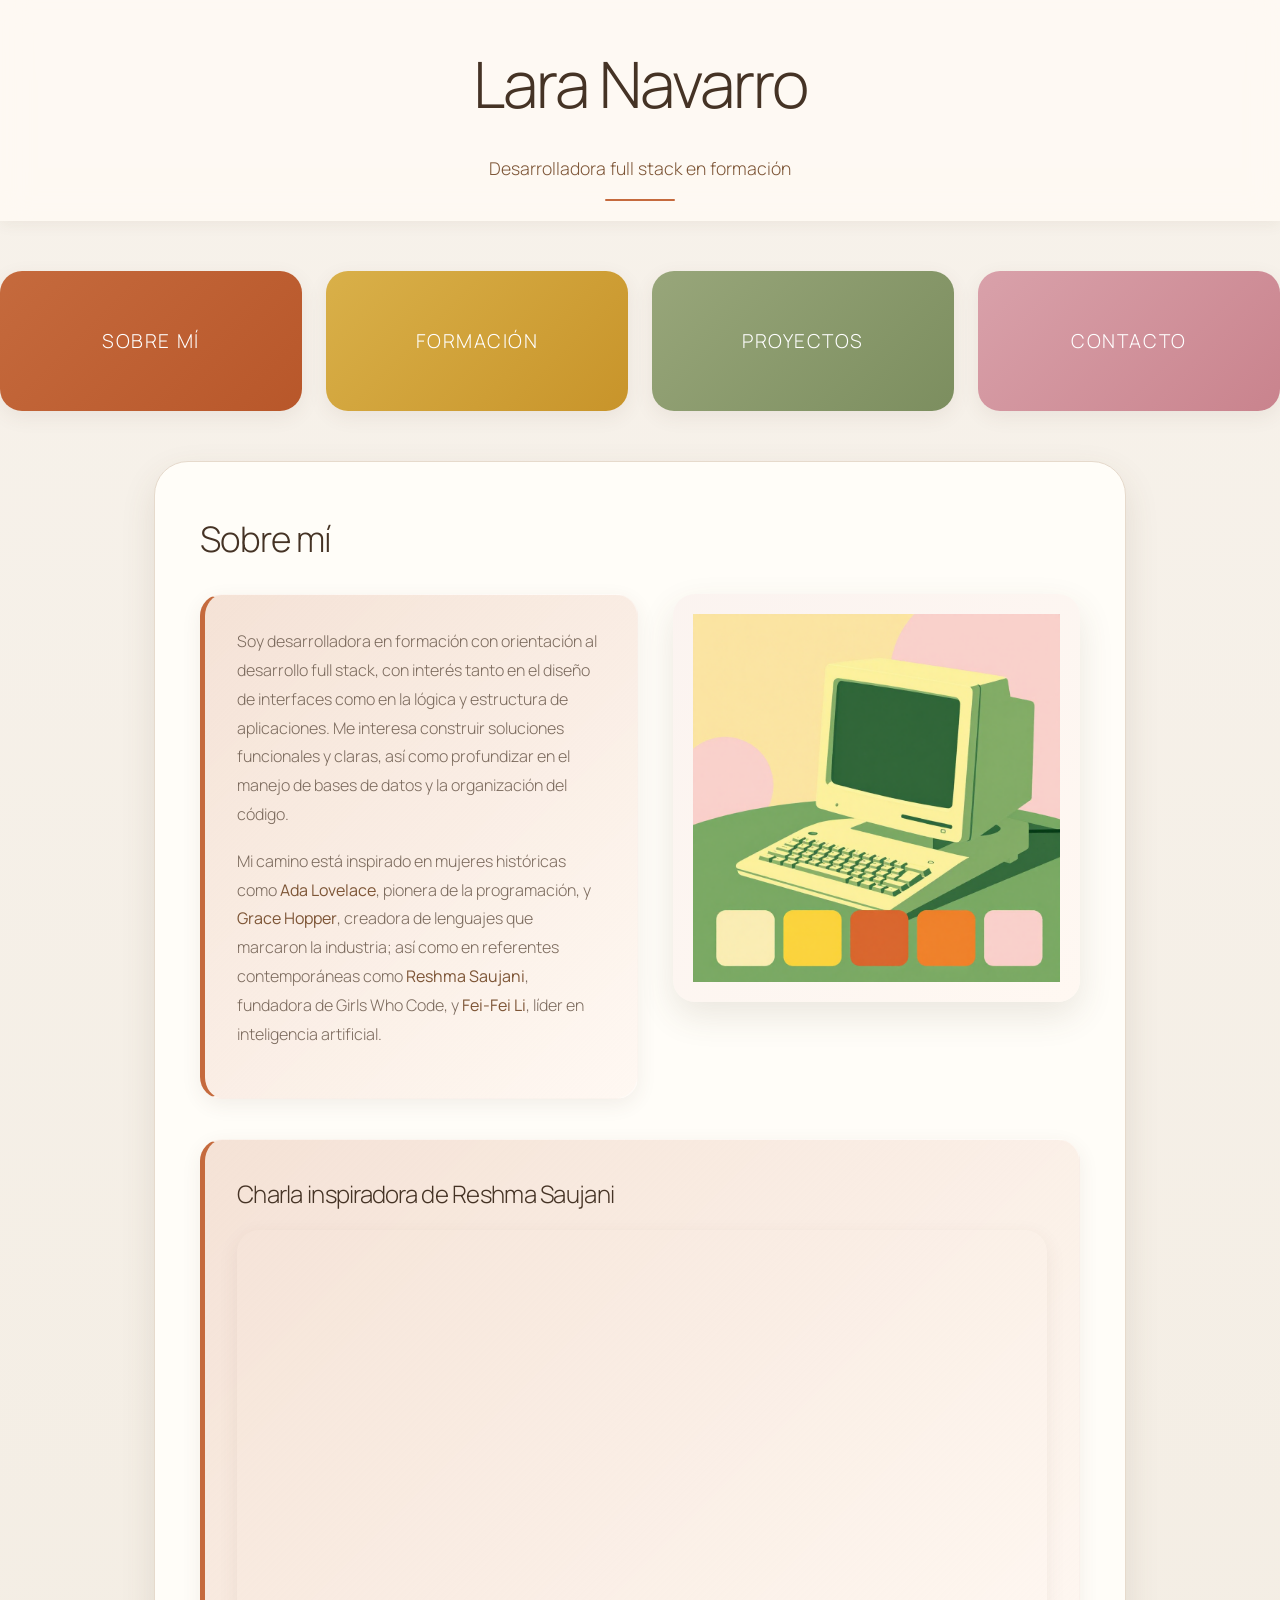
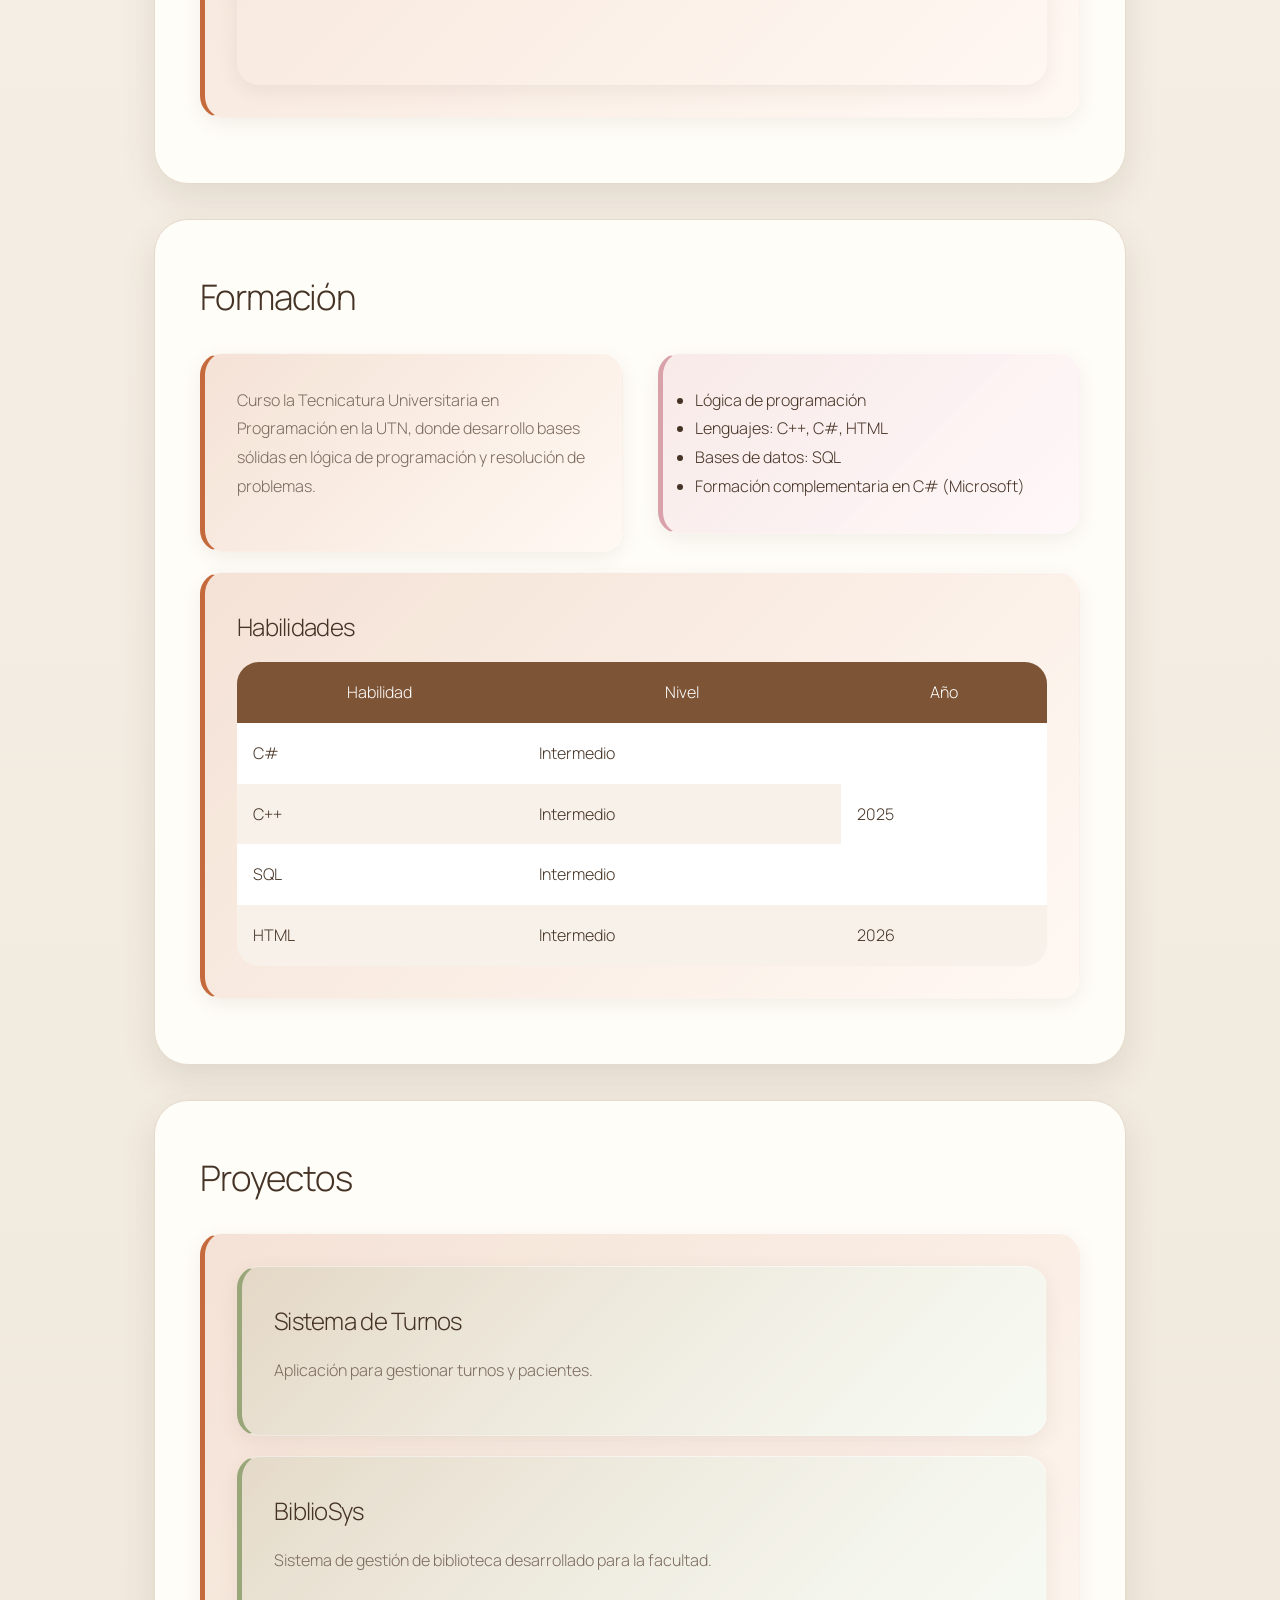
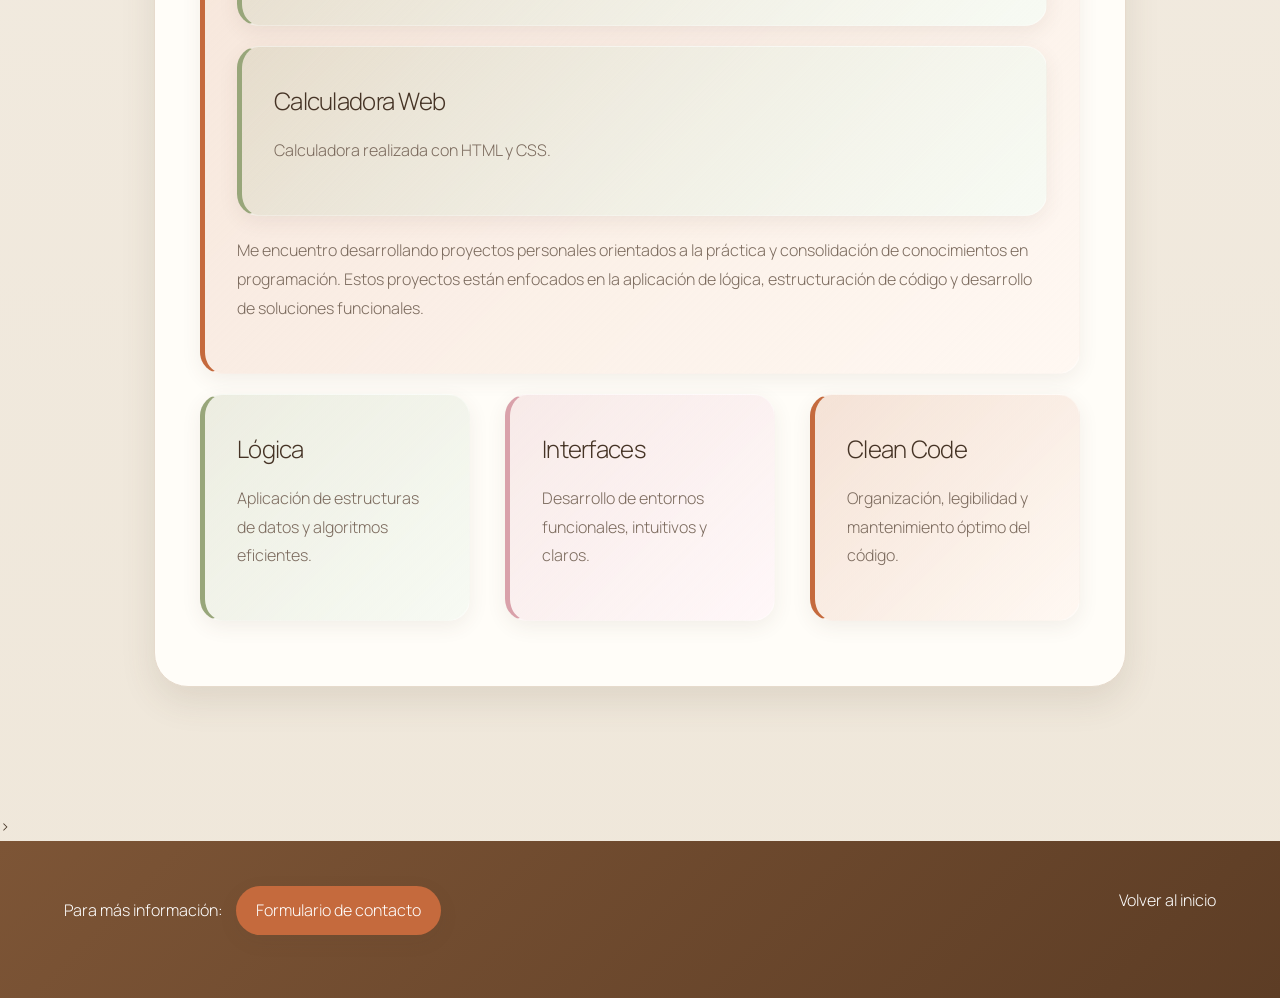
==== commit 64cf27ea: "Revision y cambios" ====
--- a/index.html
+++ b/index.html
@@ -3,9 +3,10 @@
 <head>
     <meta charset="UTF-8">
     <meta name="viewport" content="width=device-width, initial-scale=1.0">
-    <title>Portfolio Lara Navarro</title>
-    <link rel="shortcut icon" href="alpha_l_box_icon_138962.png" type="image/x-icon">
+    <title>Lara Navarro</title>
+    <link rel="shortcut icon" href="letra-l.png" type="image/x-icon">
     <link rel="stylesheet" href="style.css">
+    <script src="script.js" defer></script>
 </head>
 
 <body>
@@ -120,6 +121,9 @@
         <section id="proyectos" class="bloque">
             <h2>Proyectos</h2>
             <div class="tarjeta-interna variante-1">
+                
+
+<div id="contenedorProyectos"></div>
                 <p>
                     Me encuentro desarrollando proyectos personales orientados a la práctica y consolidación de conocimientos en programación. Estos proyectos están enfocados en la aplicación de lógica, estructuración de código y desarrollo de soluciones funcionales.
                 </p>
